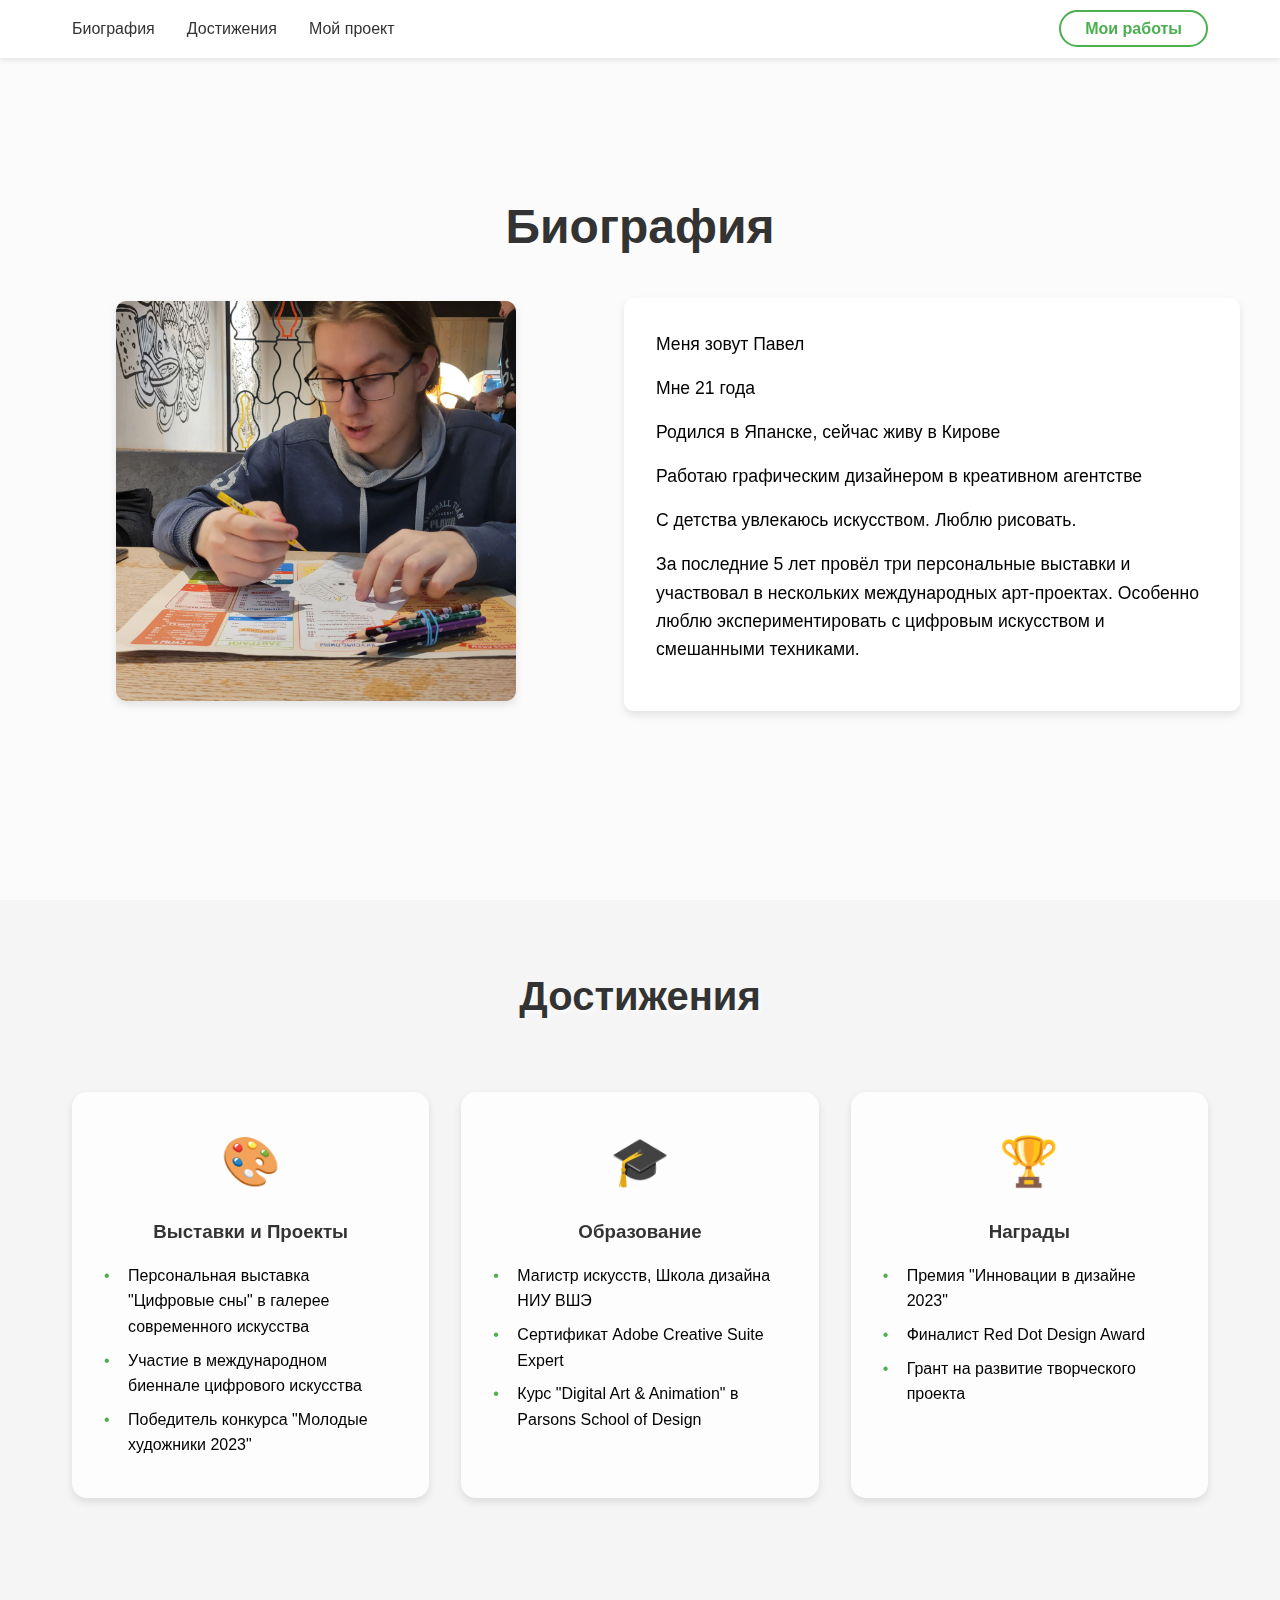
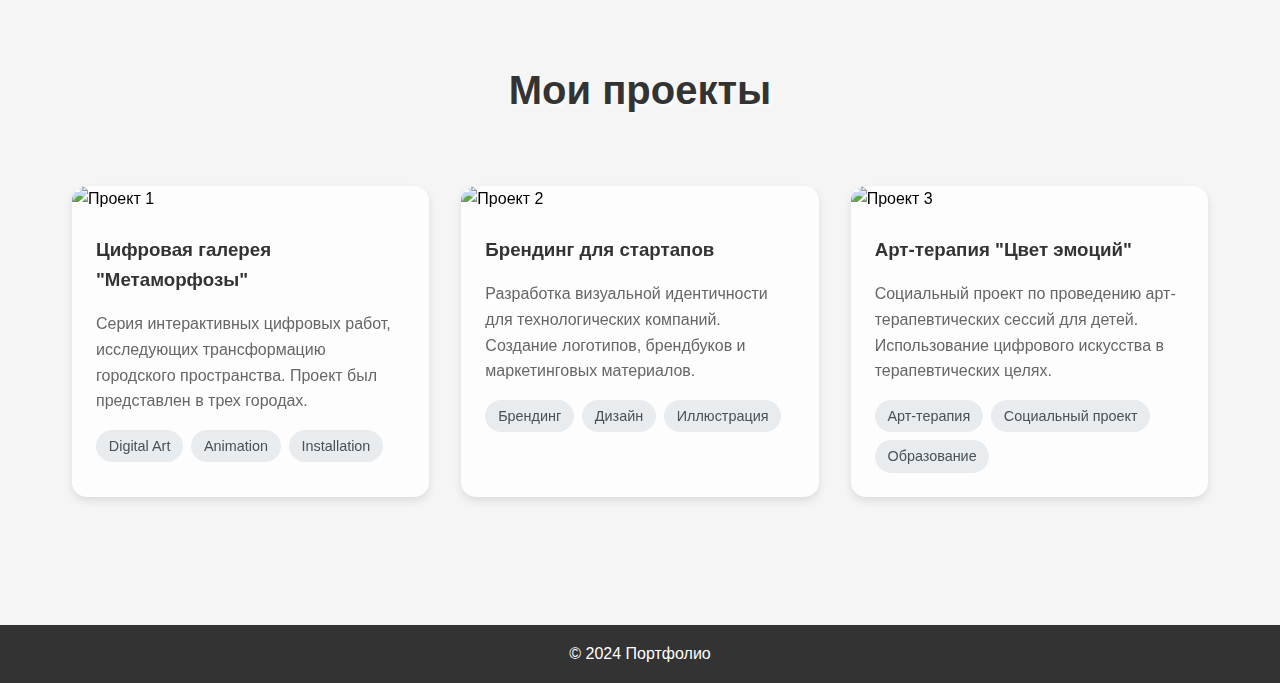
==== index.html @ 733bd9ca "люблю" ====
<!DOCTYPE html>
<html lang="ru">
<head>
    <meta charset="UTF-8">
    <meta name="viewport" content="width=device-width, initial-scale=1.0">
    <title>Портфолио</title>
    <link rel="stylesheet" href="styles.css">
</head>
<body>
    <header>
        <nav>
            <ul class="nav-left">
                <li><a href="#biography">Биография</a></li>
                <li><a href="#achievements">Достижения</a></li>
                <li><a href="#project">Мой проект</a></li>
            </ul>
            <ul class="nav-right">
                <li><a href="work.html" class="works-link">Мои работы</a></li>
            </ul>
        </nav>
    </header>

    <main>
        <section id="biography" class="hero">
            <h1>Биография</h1>
            <div class="bio-content">
                <div class="bio-image">
                    <img src="materials/photo_2025-02-02_17-01-01.jpg" alt="Фото профиля">
                </div>
                <div class="bio-text">
                    <ul>
                        <li>Меня зовут Павел</li>
                        <li>Мне 21 года</li>
                        <li>Родился в Япанске, сейчас живу в Кирове</li>
                        <li>Работаю графическим дизайнером в креативном агентстве</li>
                        <li>С детства увлекаюсь искусством. Люблю рисовать.</li>
                        <li> За последние 5 лет провёл три персональные выставки и участвовал в нескольких международных арт-проектах. Особенно люблю экспериментировать с цифровым искусством и смешанными техниками.</li>
                    </ul>
                </div>
            </div>
        </section>

        <section id="achievements" class="achievements-section">
            <h2>Достижения</h2>
            <div class="achievements-container">
                <div class="achievement-card">
                    <div class="achievement-icon">🎨</div>
                    <h3>Выставки и Проекты</h3>
                    <ul>
                        <li>Персональная выставка "Цифровые сны" в галерее современного искусства</li>
                        <li>Участие в международном биеннале цифрового искусства</li>
                        <li>Победитель конкурса "Молодые художники 2023"</li>
                    </ul>
                </div>
                
                <div class="achievement-card">
                    <div class="achievement-icon">🎓</div>
                    <h3>Образование</h3>
                    <ul>
                        <li>Магистр искусств, Школа дизайна НИУ ВШЭ</li>
                        <li>Сертификат Adobe Creative Suite Expert</li>
                        <li>Курс "Digital Art & Animation" в Parsons School of Design</li>
                    </ul>
                </div>

                <div class="achievement-card">
                    <div class="achievement-icon">🏆</div>
                    <h3>Награды</h3>
                    <ul>
                        <li>Премия "Инновации в дизайне 2023"</li>
                        <li>Финалист Red Dot Design Award</li>
                        <li>Грант на развитие творческого проекта</li>
                    </ul>
                </div>
            </div>
        </section>

        <section id="project" class="project-section">
            <h2>Мои проекты</h2>
            <div class="projects-container">
                <div class="project-card">
                    <img src="project1.jpg" alt="Проект 1">
                    <div class="project-info">
                        <h3>Цифровая галерея "Метаморфозы"</h3>
                        <p>Серия интерактивных цифровых работ, исследующих трансформацию городского пространства. Проект был представлен в трех городах.</p>
                        <div class="project-tags">
                            <span>Digital Art</span>
                            <span>Animation</span>
                            <span>Installation</span>
                        </div>
                    </div>
                </div>

                <div class="project-card">
                    <img src="project2.jpg" alt="Проект 2">
                    <div class="project-info">
                        <h3>Брендинг для стартапов</h3>
                        <p>Разработка визуальной идентичности для технологических компаний. Создание логотипов, брендбуков и маркетинговых материалов.</p>
                        <div class="project-tags">
                            <span>Брендинг</span>
                            <span>Дизайн</span>
                            <span>Иллюстрация</span>
                        </div>
                    </div>
                </div>

                <div class="project-card">
                    <img src="project3.jpg" alt="Проект 3">
                    <div class="project-info">
                        <h3>Арт-терапия "Цвет эмоций"</h3>
                        <p>Социальный проект по проведению арт-терапевтических сессий для детей. Использование цифрового искусства в терапевтических целях.</p>
                        <div class="project-tags">
                            <span>Арт-терапия</span>
                            <span>Социальный проект</span>
                            <span>Образование</span>
                        </div>
                    </div>
                </div>
            </div>
        </section>
    </main>

    <footer>
        <p>&copy; 2024 Портфолио</p>
    </footer>
</body>
</html>
---- styles.css ----
* {
    margin: 0;
    padding: 0;
    box-sizing: border-box;
}

body {
    font-family: 'Arial', sans-serif;
    line-height: 1.6;
    background-color: #f5f5f5;
}

header {
    background-color: rgba(255, 255, 255, 0.9);
    padding: 1rem 0;
    position: fixed;
    width: 100%;
    top: 0;
    z-index: 1000;
    box-shadow: 0 2px 5px rgba(0,0,0,0.1);
}

nav {
    max-width: 1200px;
    margin: 0 auto;
    display: flex;
    justify-content: space-between;
    align-items: center;
    padding: 0 2rem;
}

.nav-left, .nav-right {
    display: flex;
    list-style: none;
    gap: 2rem;
    margin: 0;
    padding: 0;
}

.works-link {
    color: #4CAF50;
    font-weight: 600;
    padding: 0.5rem 1.5rem;
    border: 2px solid #4CAF50;
    border-radius: 25px;
    transition: all 0.3s ease;
}

.works-link:hover {
    background-color: #4CAF50;
    color: white;
}

nav a {
    text-decoration: none;
    color: #333;
    font-weight: 500;
    transition: color 0.3s;
}

nav a:hover {
    color: #4CAF50;
}

.hero {
    background: linear-gradient(rgba(255,255,255,0.6), rgba(255,255,255,0.6)), 
                url('https://images.unsplash.com/photo-1507525428034-b723cf961d3e?ixlib=rb-4.0.3&ixid=M3wxMjA3fDB8MHxwaG90by1wYWdlfHx8fGVufDB8fHx8fA%3D%3D&auto=format&fit=crop&w=2073&q=80');
    background-size: cover;
    background-position: center;
    background-attachment: fixed;
    min-height: 100vh;
    display: flex;
    flex-direction: column;
    justify-content: center;
    padding: 2rem;
}

h1 {
    text-align: center;
    font-size: 3rem;
    margin-bottom: 2rem;
    color: #333;
    text-shadow: 2px 2px 4px rgba(255,255,255,0.8);
}

.bio-content {
    display: flex;
    max-width: 1200px;
    margin: 0 auto;
    gap: 2rem;
    align-items: center;
}

.bio-image {
    flex: 1;
    text-align: center;
}

.bio-image img {
    max-width: 400px;
    border-radius: 10px;
    box-shadow: 0 4px 8px rgba(0,0,0,0.1);
}

.bio-text {
    flex: 1;
    background: rgba(255, 255, 255, 0.85);
    padding: 2rem;
    border-radius: 10px;
    box-shadow: 0 4px 8px rgba(0,0,0,0.1);
    backdrop-filter: blur(5px);
}

.bio-text ul {
    list-style: none;
}

.bio-text li {
    margin-bottom: 1rem;
    font-size: 1.1rem;
}

section {
    padding: 4rem 2rem;
}

h2 {
    text-align: center;
    font-size: 2.5rem;
    margin-bottom: 2rem;
    color: #333;
    text-shadow: 2px 2px 4px rgba(255,255,255,0.8);
}

/* Стили для раздела достижений */
.achievements-section {
    background: linear-gradient(rgba(255,255,255,0.7), rgba(255,255,255,0.7)),
                url('https://images.unsplash.com/photo-1505118380757-91f5f5632de0?ixlib=rb-4.0.3&ixid=M3wxMjA3fDB8MHxwaG90by1wYWdlfHx8fGVufDB8fHx8fA%3D%3D&auto=format&fit=crop&w=2076&q=80');
    background-size: cover;
    background-position: center;
    background-attachment: fixed;
}

.achievements-container {
    display: grid;
    grid-template-columns: repeat(auto-fit, minmax(300px, 1fr));
    gap: 2rem;
    max-width: 1200px;
    margin: 0 auto;
    padding: 2rem;
}

.achievement-card {
    backdrop-filter: blur(10px);
    background: rgba(255, 255, 255, 0.75);
    padding: 2rem;
    border-radius: 15px;
    box-shadow: 0 4px 8px rgba(0,0,0,0.1);
    transition: transform 0.3s;
}

.achievement-card:hover {
    transform: translateY(-5px);
    background: rgba(255, 255, 255, 0.85);
}

.achievement-icon {
    font-size: 3rem;
    text-align: center;
    margin-bottom: 1rem;
}

.achievement-card h3 {
    text-align: center;
    color: #333;
    margin-bottom: 1rem;
}

.achievement-card ul {
    list-style: none;
}

.achievement-card li {
    margin-bottom: 0.5rem;
    padding-left: 1.5rem;
    position: relative;
}

.achievement-card li:before {
    content: "•";
    color: #4CAF50;
    position: absolute;
    left: 0;
}

/* Стили для раздела проектов */
.project-section {
    background: linear-gradient(rgba(255,255,255,0.7), rgba(255,255,255,0.7)),
                url('https://images.unsplash.com/photo-1566024287286-457247b70310?ixlib=rb-4.0.3&ixid=M3wxMjA3fDB8MHxwaG90by1wYWdlfHx8fGVufDB8fHx8fA%3D%3D&auto=format&fit=crop&w=2072&q=80');
    background-size: cover;
    background-position: center;
    background-attachment: fixed;
}

.projects-container {
    display: grid;
    grid-template-columns: repeat(auto-fit, minmax(300px, 1fr));
    gap: 2rem;
    max-width: 1200px;
    margin: 0 auto;
    padding: 2rem;
}

.project-card {
    backdrop-filter: blur(10px);
    background: rgba(255, 255, 255, 0.75);
    border-radius: 15px;
    overflow: hidden;
    box-shadow: 0 4px 8px rgba(0,0,0,0.1);
    transition: transform 0.3s;
}

.project-card:hover {
    transform: translateY(-5px);
    background: rgba(255, 255, 255, 0.85);
}

.project-card img {
    width: 100%;
    height: 200px;
    object-fit: cover;
}

.project-info {
    padding: 1.5rem;
}

.project-info h3 {
    color: #333;
    margin-bottom: 1rem;
}

.project-info p {
    color: #666;
    margin-bottom: 1rem;
}

.project-tags {
    display: flex;
    flex-wrap: wrap;
    gap: 0.5rem;
}

.project-tags span {
    background: #e9ecef;
    padding: 0.3rem 0.8rem;
    border-radius: 20px;
    font-size: 0.9rem;
    color: #495057;
}

footer {
    background-color: #333;
    color: white;
    text-align: center;
    padding: 1rem;
    margin-top: 2rem;
}

@media (max-width: 768px) {
    .bio-content {
        flex-direction: column;
    }

    .bio-image img {
        max-width: 100%;
    }

    nav {
        flex-direction: column;
        padding: 1rem;
    }

    .nav-left, .nav-right {
        flex-direction: column;
        align-items: center;
        width: 100%;
        gap: 1rem;
    }

    .nav-right {
        margin-top: 1rem;
    }

    .works-link {
        width: 100%;
        text-align: center;
    }

    .achievements-container,
    .projects-container {
        grid-template-columns: 1fr;
        padding: 1rem;
    }
}

/* Добавляем новые стили в конец файла */

.works-section {
    padding-top: 100px;
    background: linear-gradient(rgba(255,255,255,0.7), rgba(255,255,255,0.7)),
                url('https://images.unsplash.com/photo-1513542789411-b6a5d4f31634?ixlib=rb-4.0.3&ixid=M3wxMjA3fDB8MHxwaG90by1wYWdlfHx8fGVufDB8fHx8fA%3D%3D&auto=format&fit=crop&w=2074&q=80');
    background-size: cover;
    background-position: center;
    background-attachment: fixed;
    min-height: 100vh;
}

.works-grid {
    display: grid;
    grid-template-columns: repeat(auto-fit, minmax(300px, 1fr));
    gap: 2rem;
    max-width: 1200px;
    margin: 2rem auto;
    padding: 2rem;
}

.work-item {
    position: relative;
    border-radius: 15px;
    overflow: hidden;
    aspect-ratio: 1;
    box-shadow: 0 4px 8px rgba(0,0,0,0.1);
    transition: transform 0.3s;
}

.work-item:hover {
    transform: translateY(-5px);
}

.work-item img {
    width: 100%;
    height: 100%;
    object-fit: cover;
    transition: transform 0.3s;
}

.work-item:hover img {
    transform: scale(1.05);
}

.work-overlay {
    position: absolute;
    bottom: 0;
    left: 0;
    right: 0;
    background: rgba(255, 255, 255, 0.9);
    padding: 1.5rem;
    transform: translateY(100%);
    transition: transform 0.3s;
}

.work-item:hover .work-overlay {
    transform: translateY(0);
}

.work-overlay h3 {
    color: #333;
    margin-bottom: 0.5rem;
}

.work-overlay p {
    color: #666;
    font-size: 0.9rem;
}

@media (max-width: 768px) {
    .works-grid {
        grid-template-columns: 1fr;
        padding: 1rem;
    }
}
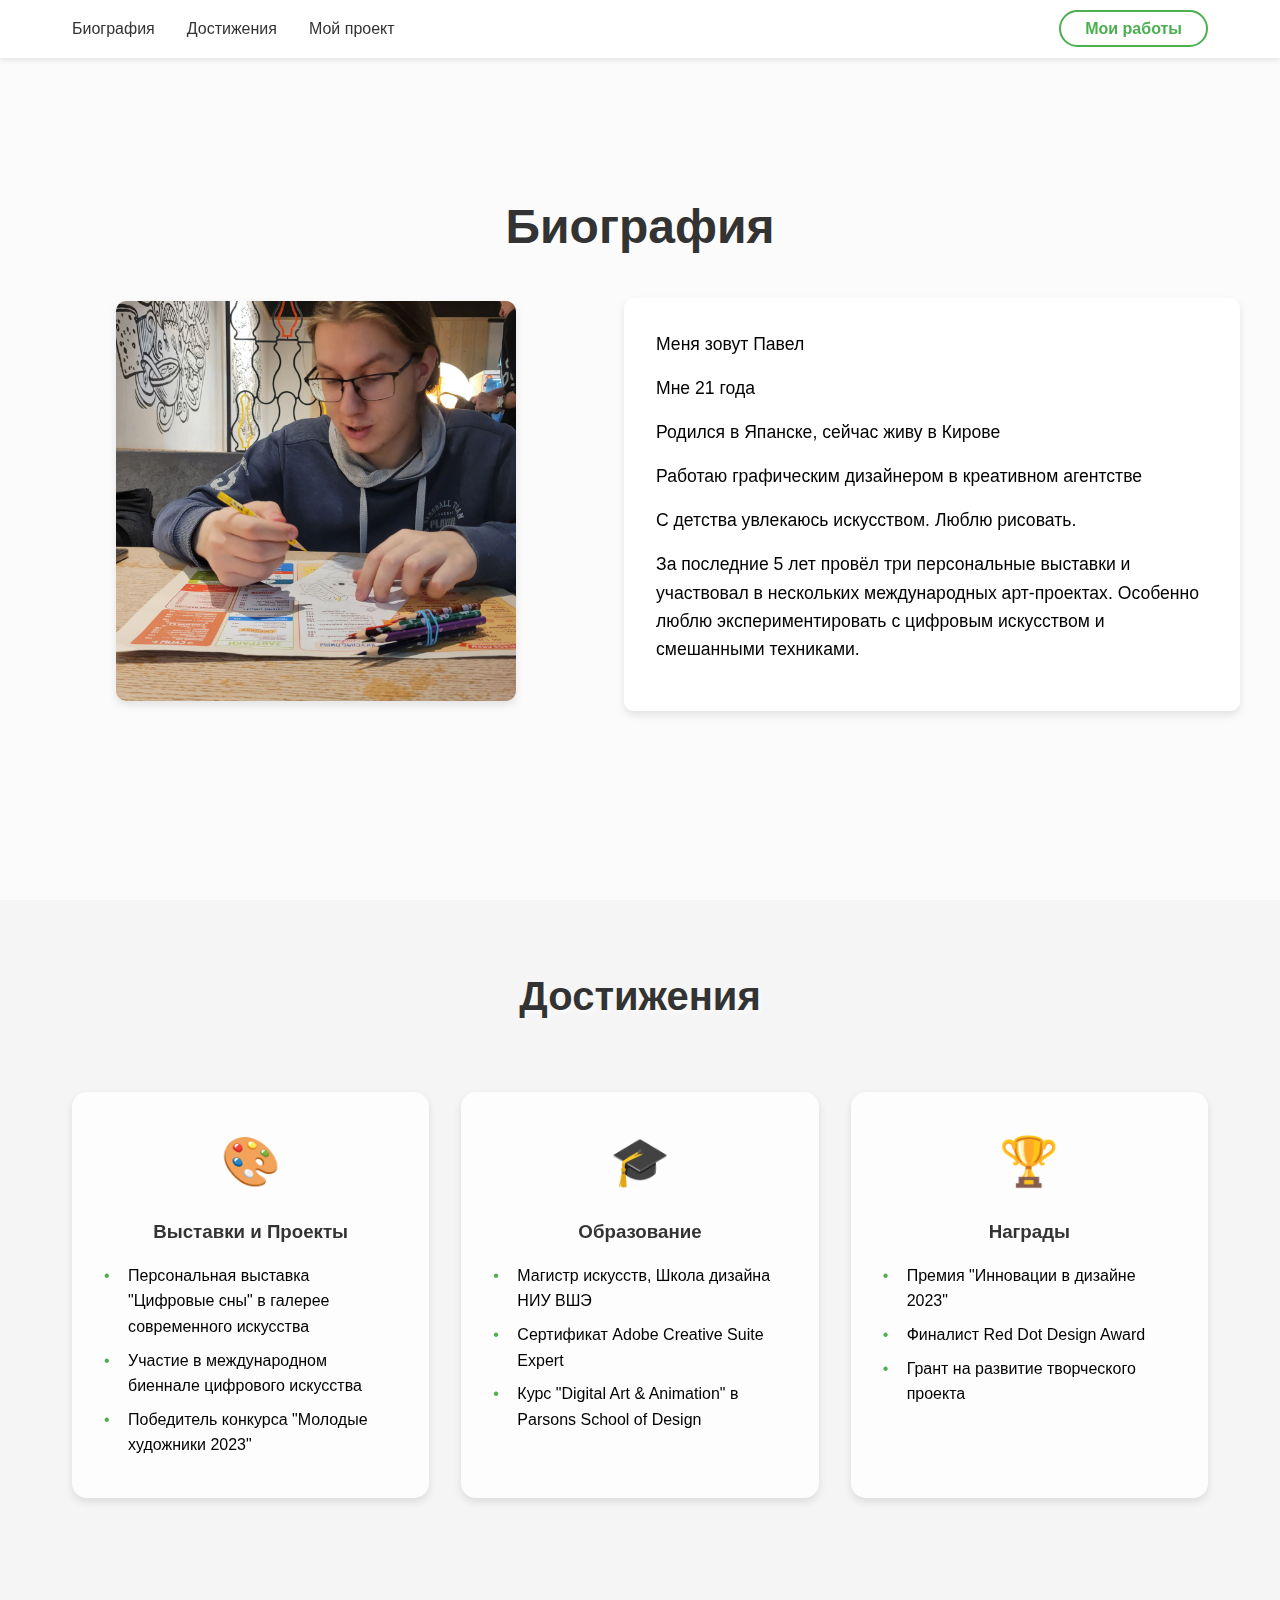
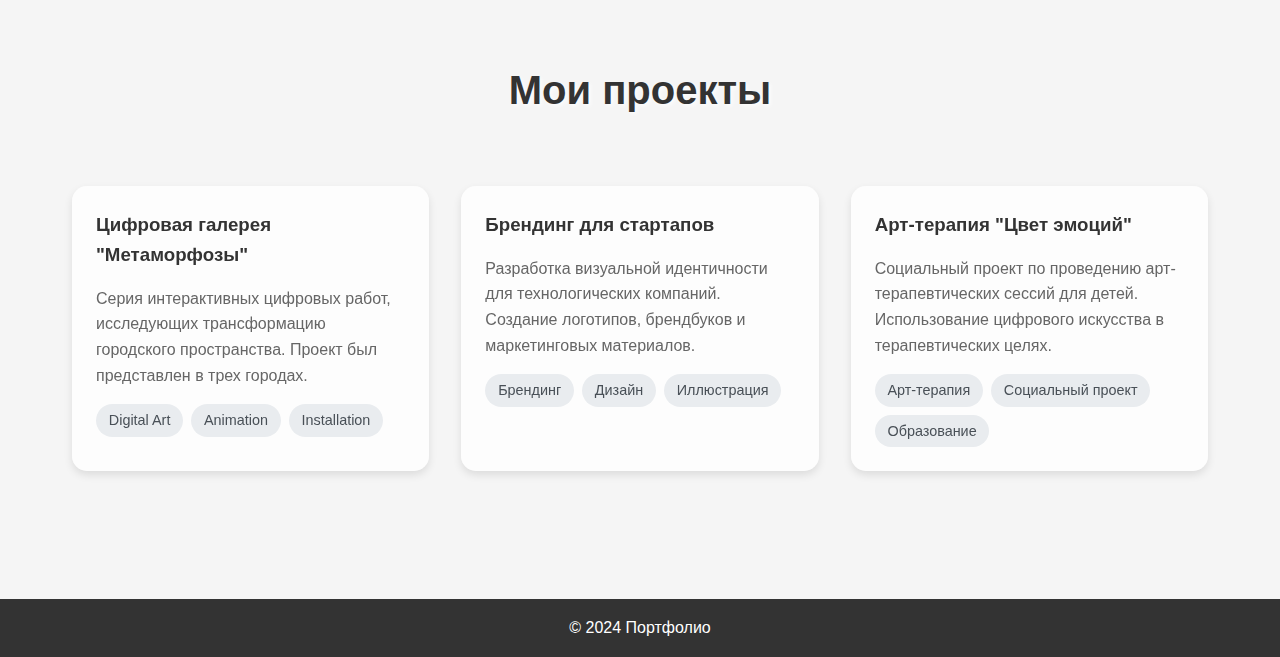
==== commit 730168ce: "проекты" ====
--- a/index.html
+++ b/index.html
@@ -79,7 +79,6 @@
             <h2>Мои проекты</h2>
             <div class="projects-container">
                 <div class="project-card">
-                    <img src="project1.jpg" alt="Проект 1">
                     <div class="project-info">
                         <h3>Цифровая галерея "Метаморфозы"</h3>
                         <p>Серия интерактивных цифровых работ, исследующих трансформацию городского пространства. Проект был представлен в трех городах.</p>
@@ -92,7 +91,6 @@
                 </div>
 
                 <div class="project-card">
-                    <img src="project2.jpg" alt="Проект 2">
                     <div class="project-info">
                         <h3>Брендинг для стартапов</h3>
                         <p>Разработка визуальной идентичности для технологических компаний. Создание логотипов, брендбуков и маркетинговых материалов.</p>
@@ -105,7 +103,6 @@
                 </div>
 
                 <div class="project-card">
-                    <img src="project3.jpg" alt="Проект 3">
                     <div class="project-info">
                         <h3>Арт-терапия "Цвет эмоций"</h3>
                         <p>Социальный проект по проведению арт-терапевтических сессий для детей. Использование цифрового искусства в терапевтических целях.</p>
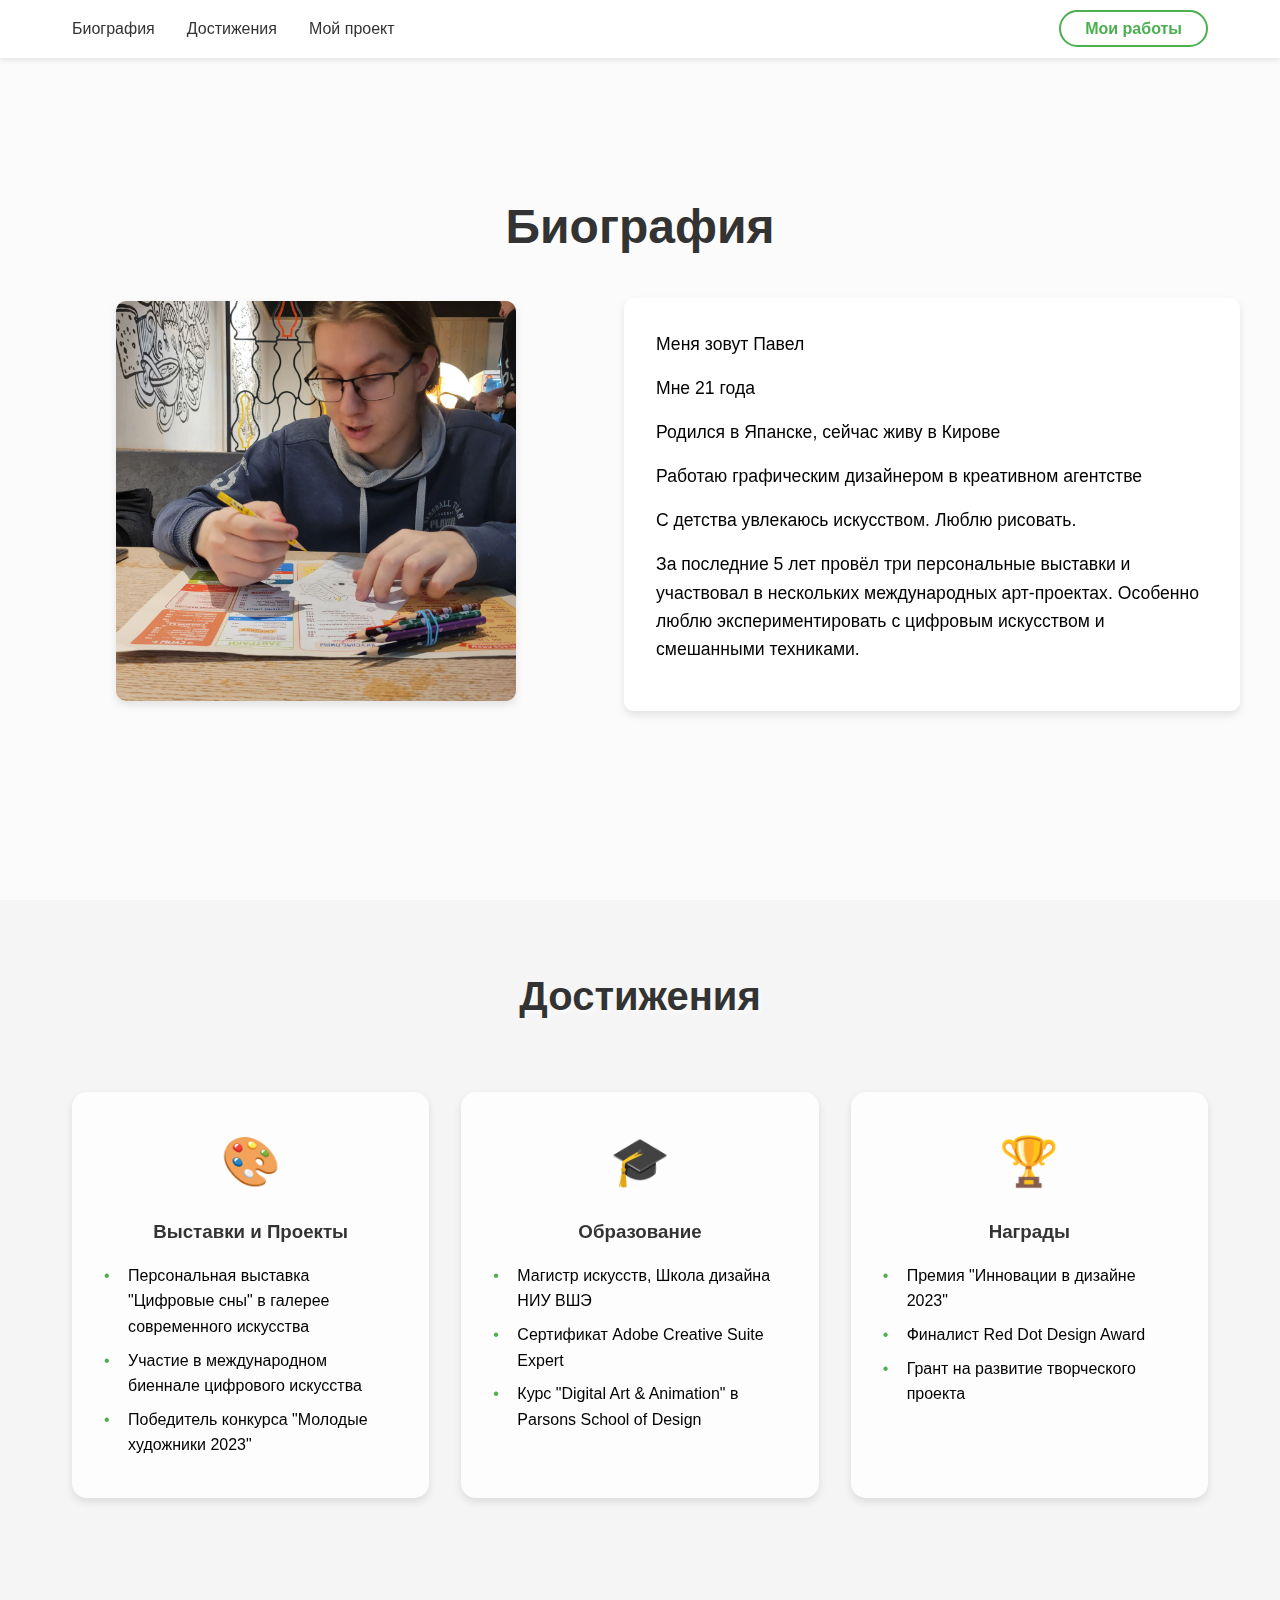
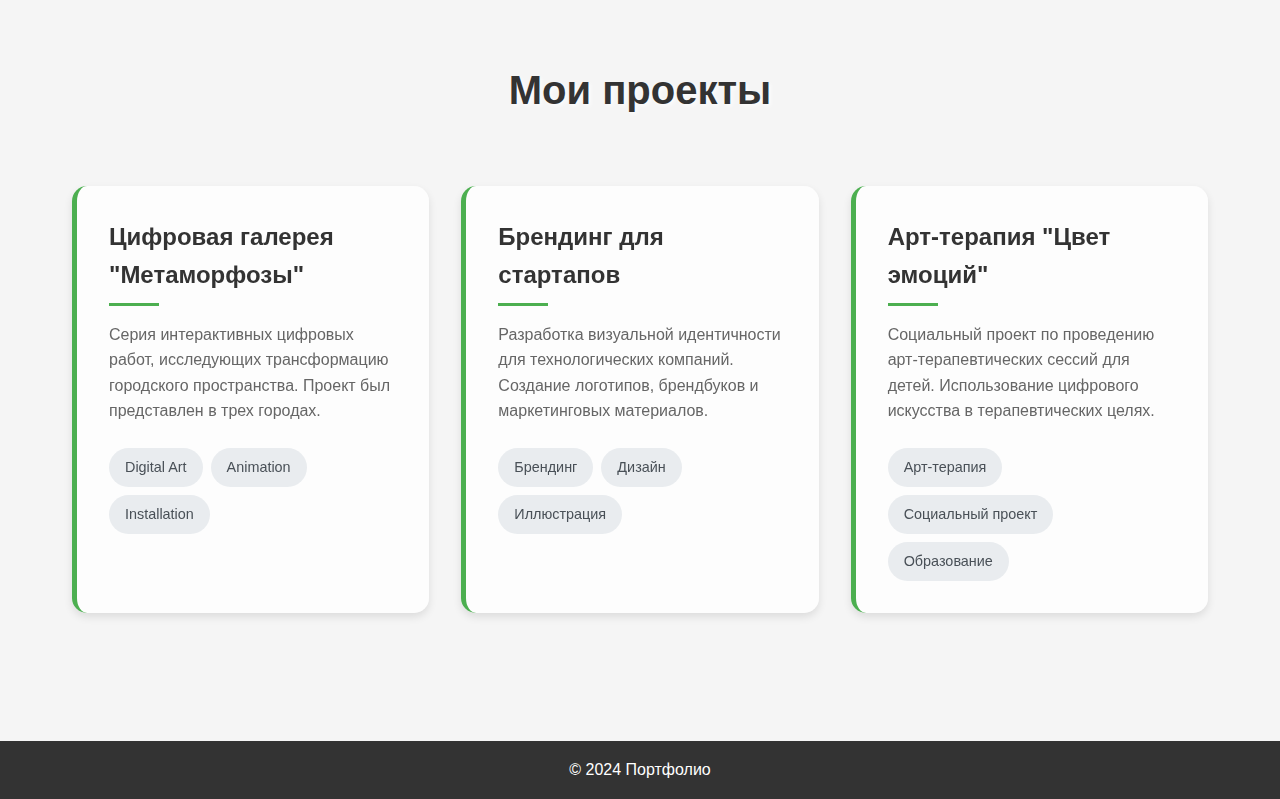
==== commit 8152dd0b: "фф" ====
--- a/index.html
+++ b/index.html
@@ -1,124 +1,144 @@
 <!DOCTYPE html>
 <html lang="ru">
-<head>
-    <meta charset="UTF-8">
-    <meta name="viewport" content="width=device-width, initial-scale=1.0">
+  <head>
+    <meta charset="UTF-8" />
+    <meta name="viewport" content="width=device-width, initial-scale=1.0" />
     <title>Портфолио</title>
-    <link rel="stylesheet" href="styles.css">
-</head>
-<body>
+    <link rel="stylesheet" href="styles.css" />
+  </head>
+  <body>
     <header>
-        <nav>
-            <ul class="nav-left">
-                <li><a href="#biography">Биография</a></li>
-                <li><a href="#achievements">Достижения</a></li>
-                <li><a href="#project">Мой проект</a></li>
-            </ul>
-            <ul class="nav-right">
-                <li><a href="work.html" class="works-link">Мои работы</a></li>
-            </ul>
-        </nav>
+      <nav>
+        <ul class="nav-left">
+          <li><a href="#biography">Биография</a></li>
+          <li><a href="#achievements">Достижения</a></li>
+          <li><a href="#project">Мой проект</a></li>
+        </ul>
+        <ul class="nav-right">
+          <li><a href="work.html" class="works-link">Мои работы</a></li>
+        </ul>
+      </nav>
     </header>
 
     <main>
-        <section id="biography" class="hero">
-            <h1>Биография</h1>
-            <div class="bio-content">
-                <div class="bio-image">
-                    <img src="materials/photo_2025-02-02_17-01-01.jpg" alt="Фото профиля">
-                </div>
-                <div class="bio-text">
-                    <ul>
-                        <li>Меня зовут Павел</li>
-                        <li>Мне 21 года</li>
-                        <li>Родился в Япанске, сейчас живу в Кирове</li>
-                        <li>Работаю графическим дизайнером в креативном агентстве</li>
-                        <li>С детства увлекаюсь искусством. Люблю рисовать.</li>
-                        <li> За последние 5 лет провёл три персональные выставки и участвовал в нескольких международных арт-проектах. Особенно люблю экспериментировать с цифровым искусством и смешанными техниками.</li>
-                    </ul>
-                </div>
+      <section id="biography" class="hero">
+        <h1>Биография</h1>
+        <div class="bio-content">
+          <div class="bio-image">
+            <img
+              src="materials/photo_2025-02-02_17-01-01.jpg"
+              alt="Фото профиля"
+            />
+          </div>
+          <div class="bio-text">
+            <ul>
+              <li>Меня зовут Павел</li>
+              <li>Мне 21 года</li>
+              <li>Родился в Япанске, сейчас живу в Кирове</li>
+              <li>Работаю графическим дизайнером в креативном агентстве</li>
+              <li>С детства увлекаюсь искусством. Люблю рисовать.</li>
+              <li>
+                За последние 5 лет провёл три персональные выставки и участвовал
+                в нескольких международных арт-проектах. Особенно люблю
+                экспериментировать с цифровым искусством и смешанными техниками.
+              </li>
+            </ul>
+          </div>
+        </div>
+      </section>
+
+      <section id="achievements" class="achievements-section">
+        <h2>Достижения</h2>
+        <div class="achievements-container">
+          <div class="achievement-card">
+            <div class="achievement-icon">🎨</div>
+            <h3>Выставки и Проекты</h3>
+            <ul>
+              <li>
+                Персональная выставка "Цифровые сны" в галерее современного
+                искусства
+              </li>
+              <li>Участие в международном биеннале цифрового искусства</li>
+              <li>Победитель конкурса "Молодые художники 2023"</li>
+            </ul>
+          </div>
+
+          <div class="achievement-card">
+            <div class="achievement-icon">🎓</div>
+            <h3>Образование</h3>
+            <ul>
+              <li>Магистр искусств, Школа дизайна НИУ ВШЭ</li>
+              <li>Сертификат Adobe Creative Suite Expert</li>
+              <li>Курс "Digital Art & Animation" в Parsons School of Design</li>
+            </ul>
+          </div>
+
+          <div class="achievement-card">
+            <div class="achievement-icon">🏆</div>
+            <h3>Награды</h3>
+            <ul>
+              <li>Премия "Инновации в дизайне 2023"</li>
+              <li>Финалист Red Dot Design Award</li>
+              <li>Грант на развитие творческого проекта</li>
+            </ul>
+          </div>
+        </div>
+      </section>
+
+      <section id="project" class="project-section">
+        <h2>Мои проекты</h2>
+        <div class="projects-container">
+          <div class="project-card">
+            <div class="project-info">
+              <h3>Цифровая галерея "Метаморфозы"</h3>
+              <p>
+                Серия интерактивных цифровых работ, исследующих трансформацию
+                городского пространства. Проект был представлен в трех городах.
+              </p>
+              <div class="project-tags">
+                <span>Digital Art</span>
+                <span>Animation</span>
+                <span>Installation</span>
+              </div>
             </div>
-        </section>
+          </div>
 
-        <section id="achievements" class="achievements-section">
-            <h2>Достижения</h2>
-            <div class="achievements-container">
-                <div class="achievement-card">
-                    <div class="achievement-icon">🎨</div>
-                    <h3>Выставки и Проекты</h3>
-                    <ul>
-                        <li>Персональная выставка "Цифровые сны" в галерее современного искусства</li>
-                        <li>Участие в международном биеннале цифрового искусства</li>
-                        <li>Победитель конкурса "Молодые художники 2023"</li>
-                    </ul>
-                </div>
-                
-                <div class="achievement-card">
-                    <div class="achievement-icon">🎓</div>
-                    <h3>Образование</h3>
-                    <ul>
-                        <li>Магистр искусств, Школа дизайна НИУ ВШЭ</li>
-                        <li>Сертификат Adobe Creative Suite Expert</li>
-                        <li>Курс "Digital Art & Animation" в Parsons School of Design</li>
-                    </ul>
-                </div>
+          <div class="project-card">
+            <div class="project-info">
+              <h3>Брендинг для стартапов</h3>
+              <p>
+                Разработка визуальной идентичности для технологических компаний.
+                Создание логотипов, брендбуков и маркетинговых материалов.
+              </p>
+              <div class="project-tags">
+                <span>Брендинг</span>
+                <span>Дизайн</span>
+                <span>Иллюстрация</span>
+              </div>
+            </div>
+          </div>
 
-                <div class="achievement-card">
-                    <div class="achievement-icon">🏆</div>
-                    <h3>Награды</h3>
-                    <ul>
-                        <li>Премия "Инновации в дизайне 2023"</li>
-                        <li>Финалист Red Dot Design Award</li>
-                        <li>Грант на развитие творческого проекта</li>
-                    </ul>
-                </div>
+          <div class="project-card">
+            <div class="project-info">
+              <h3>Арт-терапия "Цвет эмоций"</h3>
+              <p>
+                Социальный проект по проведению арт-терапевтических сессий для
+                детей. Использование цифрового искусства в терапевтических
+                целях.
+              </p>
+              <div class="project-tags">
+                <span>Арт-терапия</span>
+                <span>Социальный проект</span>
+                <span>Образование</span>
+              </div>
             </div>
-        </section>
-
-        <section id="project" class="project-section">
-            <h2>Мои проекты</h2>
-            <div class="projects-container">
-                <div class="project-card">
-                    <div class="project-info">
-                        <h3>Цифровая галерея "Метаморфозы"</h3>
-                        <p>Серия интерактивных цифровых работ, исследующих трансформацию городского пространства. Проект был представлен в трех городах.</p>
-                        <div class="project-tags">
-                            <span>Digital Art</span>
-                            <span>Animation</span>
-                            <span>Installation</span>
-                        </div>
-                    </div>
-                </div>
-
-                <div class="project-card">
-                    <div class="project-info">
-                        <h3>Брендинг для стартапов</h3>
-                        <p>Разработка визуальной идентичности для технологических компаний. Создание логотипов, брендбуков и маркетинговых материалов.</p>
-                        <div class="project-tags">
-                            <span>Брендинг</span>
-                            <span>Дизайн</span>
-                            <span>Иллюстрация</span>
-                        </div>
-                    </div>
-                </div>
-
-                <div class="project-card">
-                    <div class="project-info">
-                        <h3>Арт-терапия "Цвет эмоций"</h3>
-                        <p>Социальный проект по проведению арт-терапевтических сессий для детей. Использование цифрового искусства в терапевтических целях.</p>
-                        <div class="project-tags">
-                            <span>Арт-терапия</span>
-                            <span>Социальный проект</span>
-                            <span>Образование</span>
-                        </div>
-                    </div>
-                </div>
-            </div>
-        </section>
+          </div>
+        </div>
+      </section>
     </main>
 
     <footer>
-        <p>&copy; 2024 Портфолио</p>
+      <p>&copy; 2024 Портфолио</p>
     </footer>
-</body>
-</html> +  </body>
+</html>
--- a/styles.css
+++ b/styles.css
@@ -1,382 +1,410 @@
 * {
-    margin: 0;
-    padding: 0;
-    box-sizing: border-box;
+  margin: 0;
+  padding: 0;
+  box-sizing: border-box;
 }
 
 body {
-    font-family: 'Arial', sans-serif;
-    line-height: 1.6;
-    background-color: #f5f5f5;
+  font-family: "Arial", sans-serif;
+  line-height: 1.6;
+  background-color: #f5f5f5;
 }
 
 header {
-    background-color: rgba(255, 255, 255, 0.9);
-    padding: 1rem 0;
-    position: fixed;
-    width: 100%;
-    top: 0;
-    z-index: 1000;
-    box-shadow: 0 2px 5px rgba(0,0,0,0.1);
+  background-color: rgba(255, 255, 255, 0.9);
+  padding: 1rem 0;
+  position: fixed;
+  width: 100%;
+  top: 0;
+  z-index: 1000;
+  box-shadow: 0 2px 5px rgba(0, 0, 0, 0.1);
 }
 
 nav {
-    max-width: 1200px;
-    margin: 0 auto;
-    display: flex;
-    justify-content: space-between;
-    align-items: center;
-    padding: 0 2rem;
-}
-
-.nav-left, .nav-right {
-    display: flex;
-    list-style: none;
-    gap: 2rem;
-    margin: 0;
-    padding: 0;
+  max-width: 1200px;
+  margin: 0 auto;
+  display: flex;
+  justify-content: space-between;
+  align-items: center;
+  padding: 0 2rem;
+}
+
+.nav-left,
+.nav-right {
+  display: flex;
+  list-style: none;
+  gap: 2rem;
+  margin: 0;
+  padding: 0;
 }
 
 .works-link {
-    color: #4CAF50;
-    font-weight: 600;
-    padding: 0.5rem 1.5rem;
-    border: 2px solid #4CAF50;
-    border-radius: 25px;
-    transition: all 0.3s ease;
+  color: #4caf50;
+  font-weight: 600;
+  padding: 0.5rem 1.5rem;
+  border: 2px solid #4caf50;
+  border-radius: 25px;
+  transition: all 0.3s ease;
 }
 
 .works-link:hover {
-    background-color: #4CAF50;
-    color: white;
+  background-color: #4caf50;
+  color: white;
 }
 
 nav a {
-    text-decoration: none;
-    color: #333;
-    font-weight: 500;
-    transition: color 0.3s;
+  text-decoration: none;
+  color: #333;
+  font-weight: 500;
+  transition: color 0.3s;
 }
 
 nav a:hover {
-    color: #4CAF50;
+  color: #4caf50;
 }
 
 .hero {
-    background: linear-gradient(rgba(255,255,255,0.6), rgba(255,255,255,0.6)), 
-                url('https://images.unsplash.com/photo-1507525428034-b723cf961d3e?ixlib=rb-4.0.3&ixid=M3wxMjA3fDB8MHxwaG90by1wYWdlfHx8fGVufDB8fHx8fA%3D%3D&auto=format&fit=crop&w=2073&q=80');
-    background-size: cover;
-    background-position: center;
-    background-attachment: fixed;
-    min-height: 100vh;
-    display: flex;
-    flex-direction: column;
-    justify-content: center;
-    padding: 2rem;
+  background: linear-gradient(
+      rgba(255, 255, 255, 0.6),
+      rgba(255, 255, 255, 0.6)
+    ),
+    url("https://images.unsplash.com/photo-1507525428034-b723cf961d3e?ixlib=rb-4.0.3&ixid=M3wxMjA3fDB8MHxwaG90by1wYWdlfHx8fGVufDB8fHx8fA%3D%3D&auto=format&fit=crop&w=2073&q=80");
+  background-size: cover;
+  background-position: center;
+  background-attachment: fixed;
+  min-height: 100vh;
+  display: flex;
+  flex-direction: column;
+  justify-content: center;
+  padding: 2rem;
 }
 
 h1 {
-    text-align: center;
-    font-size: 3rem;
-    margin-bottom: 2rem;
-    color: #333;
-    text-shadow: 2px 2px 4px rgba(255,255,255,0.8);
+  text-align: center;
+  font-size: 3rem;
+  margin-bottom: 2rem;
+  color: #333;
+  text-shadow: 2px 2px 4px rgba(255, 255, 255, 0.8);
 }
 
 .bio-content {
-    display: flex;
-    max-width: 1200px;
-    margin: 0 auto;
-    gap: 2rem;
-    align-items: center;
+  display: flex;
+  max-width: 1200px;
+  margin: 0 auto;
+  gap: 2rem;
+  align-items: center;
 }
 
 .bio-image {
-    flex: 1;
-    text-align: center;
+  flex: 1;
+  text-align: center;
 }
 
 .bio-image img {
-    max-width: 400px;
-    border-radius: 10px;
-    box-shadow: 0 4px 8px rgba(0,0,0,0.1);
+  max-width: 400px;
+  border-radius: 10px;
+  box-shadow: 0 4px 8px rgba(0, 0, 0, 0.1);
 }
 
 .bio-text {
-    flex: 1;
-    background: rgba(255, 255, 255, 0.85);
-    padding: 2rem;
-    border-radius: 10px;
-    box-shadow: 0 4px 8px rgba(0,0,0,0.1);
-    backdrop-filter: blur(5px);
+  flex: 1;
+  background: rgba(255, 255, 255, 0.85);
+  padding: 2rem;
+  border-radius: 10px;
+  box-shadow: 0 4px 8px rgba(0, 0, 0, 0.1);
+  backdrop-filter: blur(5px);
 }
 
 .bio-text ul {
-    list-style: none;
+  list-style: none;
 }
 
 .bio-text li {
-    margin-bottom: 1rem;
-    font-size: 1.1rem;
+  margin-bottom: 1rem;
+  font-size: 1.1rem;
 }
 
 section {
-    padding: 4rem 2rem;
+  padding: 4rem 2rem;
 }
 
 h2 {
-    text-align: center;
-    font-size: 2.5rem;
-    margin-bottom: 2rem;
-    color: #333;
-    text-shadow: 2px 2px 4px rgba(255,255,255,0.8);
+  text-align: center;
+  font-size: 2.5rem;
+  margin-bottom: 2rem;
+  color: #333;
+  text-shadow: 2px 2px 4px rgba(255, 255, 255, 0.8);
 }
 
 /* Стили для раздела достижений */
 .achievements-section {
-    background: linear-gradient(rgba(255,255,255,0.7), rgba(255,255,255,0.7)),
-                url('https://images.unsplash.com/photo-1505118380757-91f5f5632de0?ixlib=rb-4.0.3&ixid=M3wxMjA3fDB8MHxwaG90by1wYWdlfHx8fGVufDB8fHx8fA%3D%3D&auto=format&fit=crop&w=2076&q=80');
-    background-size: cover;
-    background-position: center;
-    background-attachment: fixed;
+  background: linear-gradient(
+      rgba(255, 255, 255, 0.7),
+      rgba(255, 255, 255, 0.7)
+    ),
+    url("https://images.unsplash.com/photo-1505118380757-91f5f5632de0?ixlib=rb-4.0.3&ixid=M3wxMjA3fDB8MHxwaG90by1wYWdlfHx8fGVufDB8fHx8fA%3D%3D&auto=format&fit=crop&w=2076&q=80");
+  background-size: cover;
+  background-position: center;
+  background-attachment: fixed;
 }
 
 .achievements-container {
-    display: grid;
-    grid-template-columns: repeat(auto-fit, minmax(300px, 1fr));
-    gap: 2rem;
-    max-width: 1200px;
-    margin: 0 auto;
-    padding: 2rem;
+  display: grid;
+  grid-template-columns: repeat(auto-fit, minmax(300px, 1fr));
+  gap: 2rem;
+  max-width: 1200px;
+  margin: 0 auto;
+  padding: 2rem;
 }
 
 .achievement-card {
-    backdrop-filter: blur(10px);
-    background: rgba(255, 255, 255, 0.75);
-    padding: 2rem;
-    border-radius: 15px;
-    box-shadow: 0 4px 8px rgba(0,0,0,0.1);
-    transition: transform 0.3s;
+  backdrop-filter: blur(10px);
+  background: rgba(255, 255, 255, 0.75);
+  padding: 2rem;
+  border-radius: 15px;
+  box-shadow: 0 4px 8px rgba(0, 0, 0, 0.1);
+  transition: transform 0.3s;
 }
 
 .achievement-card:hover {
-    transform: translateY(-5px);
-    background: rgba(255, 255, 255, 0.85);
+  transform: translateY(-5px);
+  background: rgba(255, 255, 255, 0.85);
 }
 
 .achievement-icon {
-    font-size: 3rem;
+  font-size: 3rem;
+  text-align: center;
+  margin-bottom: 1rem;
+}
+
+.achievement-card h3 {
+  text-align: center;
+  color: #333;
+  margin-bottom: 1rem;
+}
+
+.achievement-card ul {
+  list-style: none;
+}
+
+.achievement-card li {
+  margin-bottom: 0.5rem;
+  padding-left: 1.5rem;
+  position: relative;
+}
+
+.achievement-card li:before {
+  content: "•";
+  color: #4caf50;
+  position: absolute;
+  left: 0;
+}
+
+/* Обновленные стили для раздела проектов */
+.project-section {
+  background: linear-gradient(
+      rgba(255, 255, 255, 0.7),
+      rgba(255, 255, 255, 0.7)
+    ),
+    url("https://images.unsplash.com/photo-1566024287286-457247b70310?ixlib=rb-4.0.3&ixid=M3wxMjA3fDB8MHxwaG90by1wYWdlfHx8fGVufDB8fHx8fA%3D%3D&auto=format&fit=crop&w=2072&q=80");
+  background-size: cover;
+  background-position: center;
+  background-attachment: fixed;
+}
+
+.projects-container {
+  display: grid;
+  grid-template-columns: repeat(auto-fit, minmax(300px, 1fr));
+  gap: 2rem;
+  max-width: 1200px;
+  margin: 0 auto;
+  padding: 2rem;
+}
+
+.project-card {
+  backdrop-filter: blur(10px);
+  background: rgba(255, 255, 255, 0.75);
+  border-radius: 15px;
+  box-shadow: 0 4px 8px rgba(0, 0, 0, 0.1);
+  transition: all 0.3s ease;
+  border-left: 5px solid #4caf50;
+  overflow: hidden;
+}
+
+.project-card:hover {
+  transform: translateY(-5px);
+  background: rgba(255, 255, 255, 0.85);
+  box-shadow: 0 8px 16px rgba(0, 0, 0, 0.15);
+}
+
+.project-info {
+  padding: 2rem;
+}
+
+.project-info h3 {
+  color: #333;
+  margin-bottom: 1rem;
+  font-size: 1.5rem;
+  position: relative;
+}
+
+.project-info h3::after {
+  content: "";
+  display: block;
+  width: 50px;
+  height: 3px;
+  background: #4caf50;
+  margin-top: 0.5rem;
+}
+
+.project-info p {
+  color: #666;
+  margin-bottom: 1.5rem;
+  line-height: 1.6;
+}
+
+.project-tags {
+  display: flex;
+  flex-wrap: wrap;
+  gap: 0.5rem;
+}
+
+.project-tags span {
+  background: #e9ecef;
+  padding: 0.5rem 1rem;
+  border-radius: 20px;
+  font-size: 0.9rem;
+  color: #495057;
+  transition: all 0.3s ease;
+}
+
+.project-tags span:hover {
+  background: #4caf50;
+  color: white;
+}
+
+footer {
+  background-color: #333;
+  color: white;
+  text-align: center;
+  padding: 1rem;
+  margin-top: 2rem;
+}
+
+@media (max-width: 768px) {
+  .bio-content {
+    flex-direction: column;
+  }
+
+  .bio-image img {
+    max-width: 100%;
+  }
+
+  nav {
+    flex-direction: column;
+    padding: 1rem;
+  }
+
+  .nav-left,
+  .nav-right {
+    flex-direction: column;
+    align-items: center;
+    width: 100%;
+    gap: 1rem;
+  }
+
+  .nav-right {
+    margin-top: 1rem;
+  }
+
+  .works-link {
+    width: 100%;
     text-align: center;
-    margin-bottom: 1rem;
-}
-
-.achievement-card h3 {
-    text-align: center;
-    color: #333;
-    margin-bottom: 1rem;
-}
-
-.achievement-card ul {
-    list-style: none;
-}
-
-.achievement-card li {
-    margin-bottom: 0.5rem;
-    padding-left: 1.5rem;
-    position: relative;
-}
-
-.achievement-card li:before {
-    content: "•";
-    color: #4CAF50;
-    position: absolute;
-    left: 0;
-}
-
-/* Стили для раздела проектов */
-.project-section {
-    background: linear-gradient(rgba(255,255,255,0.7), rgba(255,255,255,0.7)),
-                url('https://images.unsplash.com/photo-1566024287286-457247b70310?ixlib=rb-4.0.3&ixid=M3wxMjA3fDB8MHxwaG90by1wYWdlfHx8fGVufDB8fHx8fA%3D%3D&auto=format&fit=crop&w=2072&q=80');
-    background-size: cover;
-    background-position: center;
-    background-attachment: fixed;
-}
-
-.projects-container {
-    display: grid;
-    grid-template-columns: repeat(auto-fit, minmax(300px, 1fr));
-    gap: 2rem;
-    max-width: 1200px;
-    margin: 0 auto;
-    padding: 2rem;
-}
-
-.project-card {
-    backdrop-filter: blur(10px);
-    background: rgba(255, 255, 255, 0.75);
-    border-radius: 15px;
-    overflow: hidden;
-    box-shadow: 0 4px 8px rgba(0,0,0,0.1);
-    transition: transform 0.3s;
-}
-
-.project-card:hover {
-    transform: translateY(-5px);
-    background: rgba(255, 255, 255, 0.85);
-}
-
-.project-card img {
-    width: 100%;
-    height: 200px;
-    object-fit: cover;
-}
-
-.project-info {
-    padding: 1.5rem;
-}
-
-.project-info h3 {
-    color: #333;
-    margin-bottom: 1rem;
-}
-
-.project-info p {
-    color: #666;
-    margin-bottom: 1rem;
-}
-
-.project-tags {
-    display: flex;
-    flex-wrap: wrap;
-    gap: 0.5rem;
-}
-
-.project-tags span {
-    background: #e9ecef;
-    padding: 0.3rem 0.8rem;
-    border-radius: 20px;
-    font-size: 0.9rem;
-    color: #495057;
-}
-
-footer {
-    background-color: #333;
-    color: white;
-    text-align: center;
+  }
+
+  .achievements-container,
+  .projects-container {
+    grid-template-columns: 1fr;
     padding: 1rem;
-    margin-top: 2rem;
+  }
+}
+
+/* Добавляем новые стили в конец файла */
+
+.works-section {
+  padding-top: 100px;
+  background: linear-gradient(
+      rgba(255, 255, 255, 0.7),
+      rgba(255, 255, 255, 0.7)
+    ),
+    url("https://images.unsplash.com/photo-1513542789411-b6a5d4f31634?ixlib=rb-4.0.3&ixid=M3wxMjA3fDB8MHxwaG90by1wYWdlfHx8fGVufDB8fHx8fA%3D%3D&auto=format&fit=crop&w=2074&q=80");
+  background-size: cover;
+  background-position: center;
+  background-attachment: fixed;
+  min-height: 100vh;
+}
+
+.works-grid {
+  display: grid;
+  grid-template-columns: repeat(auto-fit, minmax(300px, 1fr));
+  gap: 2rem;
+  max-width: 1200px;
+  margin: 2rem auto;
+  padding: 2rem;
+}
+
+.work-item {
+  position: relative;
+  border-radius: 15px;
+  overflow: hidden;
+  aspect-ratio: 1;
+  box-shadow: 0 4px 8px rgba(0, 0, 0, 0.1);
+  transition: transform 0.3s;
+}
+
+.work-item:hover {
+  transform: translateY(-5px);
+}
+
+.work-item img {
+  width: 100%;
+  height: 100%;
+  object-fit: cover;
+  transition: transform 0.3s;
+}
+
+.work-item:hover img {
+  transform: scale(1.05);
+}
+
+.work-overlay {
+  position: absolute;
+  bottom: 0;
+  left: 0;
+  right: 0;
+  background: rgba(255, 255, 255, 0.9);
+  padding: 1.5rem;
+  transform: translateY(100%);
+  transition: transform 0.3s;
+}
+
+.work-item:hover .work-overlay {
+  transform: translateY(0);
+}
+
+.work-overlay h3 {
+  color: #333;
+  margin-bottom: 0.5rem;
+}
+
+.work-overlay p {
+  color: #666;
+  font-size: 0.9rem;
 }
 
 @media (max-width: 768px) {
-    .bio-content {
-        flex-direction: column;
-    }
-
-    .bio-image img {
-        max-width: 100%;
-    }
-
-    nav {
-        flex-direction: column;
-        padding: 1rem;
-    }
-
-    .nav-left, .nav-right {
-        flex-direction: column;
-        align-items: center;
-        width: 100%;
-        gap: 1rem;
-    }
-
-    .nav-right {
-        margin-top: 1rem;
-    }
-
-    .works-link {
-        width: 100%;
-        text-align: center;
-    }
-
-    .achievements-container,
-    .projects-container {
-        grid-template-columns: 1fr;
-        padding: 1rem;
-    }
-}
-
-/* Добавляем новые стили в конец файла */
-
-.works-section {
-    padding-top: 100px;
-    background: linear-gradient(rgba(255,255,255,0.7), rgba(255,255,255,0.7)),
-                url('https://images.unsplash.com/photo-1513542789411-b6a5d4f31634?ixlib=rb-4.0.3&ixid=M3wxMjA3fDB8MHxwaG90by1wYWdlfHx8fGVufDB8fHx8fA%3D%3D&auto=format&fit=crop&w=2074&q=80');
-    background-size: cover;
-    background-position: center;
-    background-attachment: fixed;
-    min-height: 100vh;
-}
-
-.works-grid {
-    display: grid;
-    grid-template-columns: repeat(auto-fit, minmax(300px, 1fr));
-    gap: 2rem;
-    max-width: 1200px;
-    margin: 2rem auto;
-    padding: 2rem;
-}
-
-.work-item {
-    position: relative;
-    border-radius: 15px;
-    overflow: hidden;
-    aspect-ratio: 1;
-    box-shadow: 0 4px 8px rgba(0,0,0,0.1);
-    transition: transform 0.3s;
-}
-
-.work-item:hover {
-    transform: translateY(-5px);
-}
-
-.work-item img {
-    width: 100%;
-    height: 100%;
-    object-fit: cover;
-    transition: transform 0.3s;
-}
-
-.work-item:hover img {
-    transform: scale(1.05);
-}
-
-.work-overlay {
-    position: absolute;
-    bottom: 0;
-    left: 0;
-    right: 0;
-    background: rgba(255, 255, 255, 0.9);
-    padding: 1.5rem;
-    transform: translateY(100%);
-    transition: transform 0.3s;
-}
-
-.work-item:hover .work-overlay {
-    transform: translateY(0);
-}
-
-.work-overlay h3 {
-    color: #333;
-    margin-bottom: 0.5rem;
-}
-
-.work-overlay p {
-    color: #666;
-    font-size: 0.9rem;
-}
-
-@media (max-width: 768px) {
-    .works-grid {
-        grid-template-columns: 1fr;
-        padding: 1rem;
-    }
-} +  .works-grid {
+    grid-template-columns: 1fr;
+    padding: 1rem;
+  }
+}
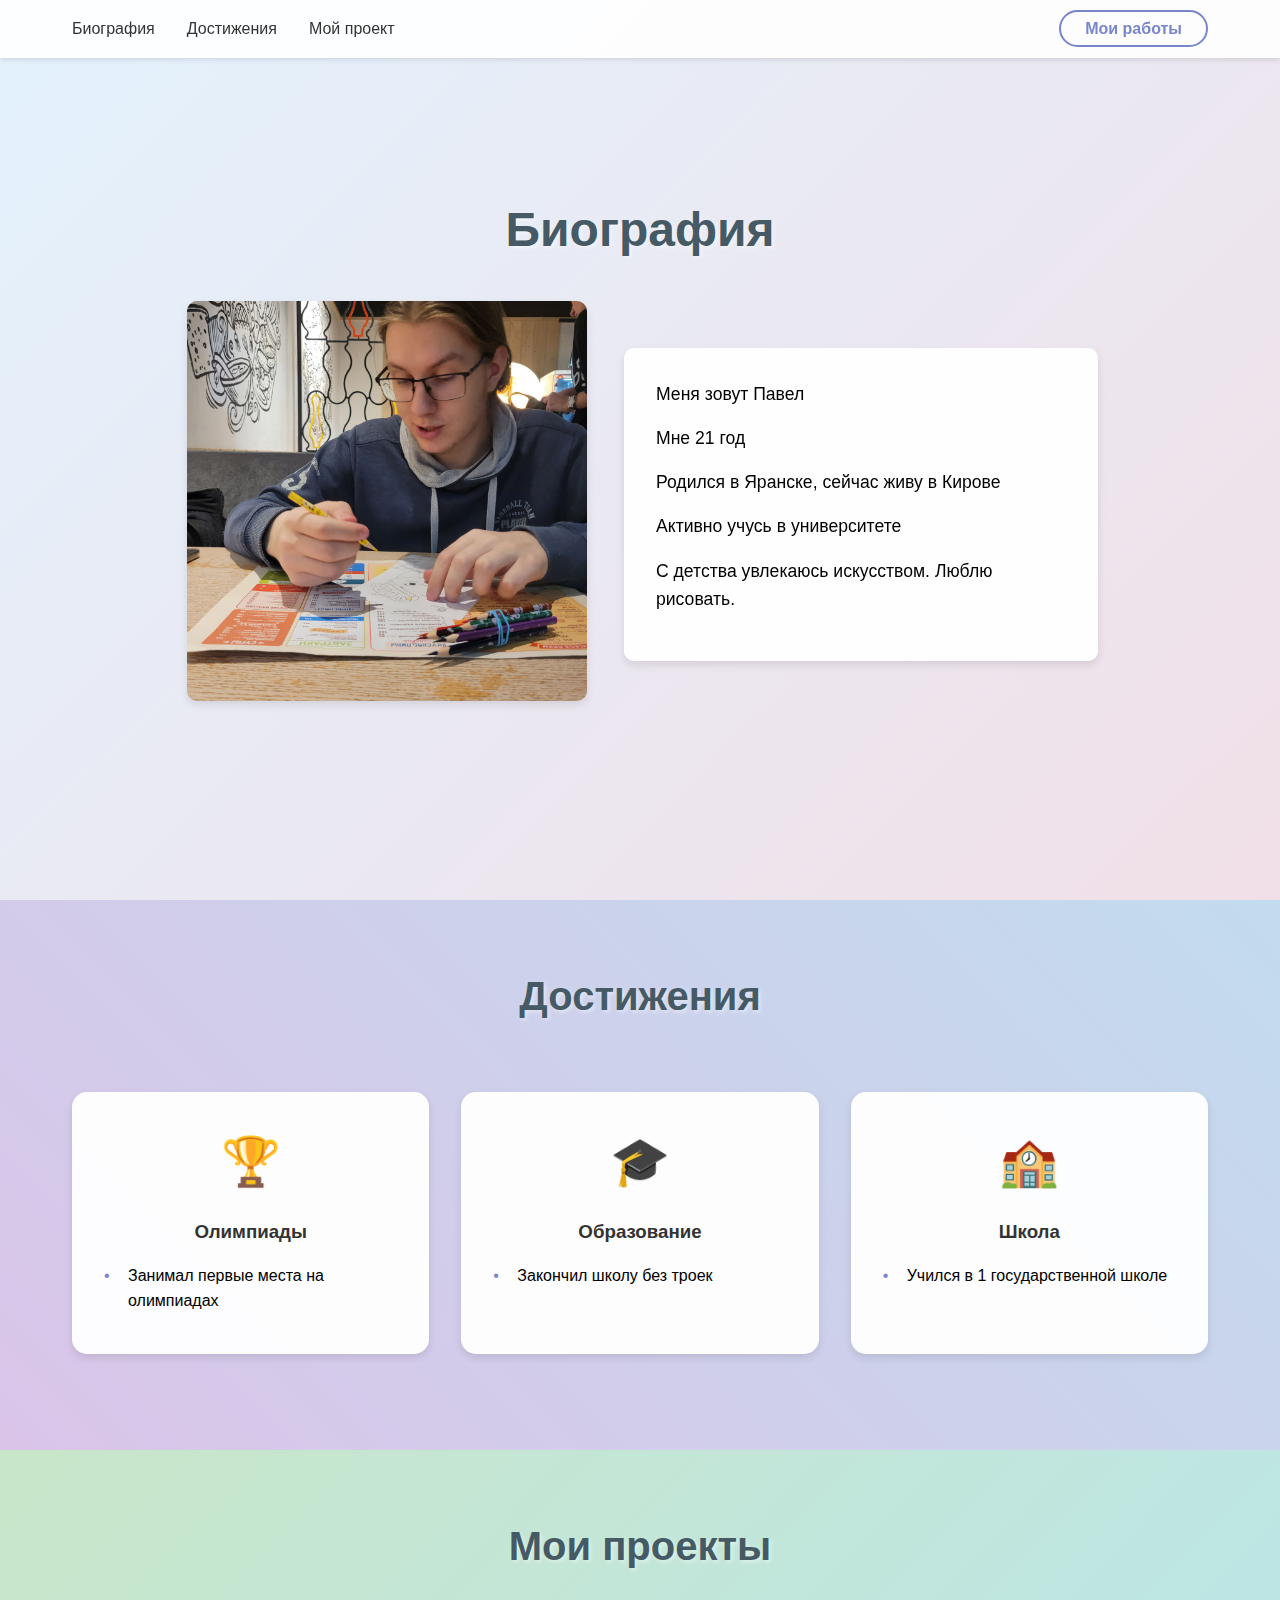
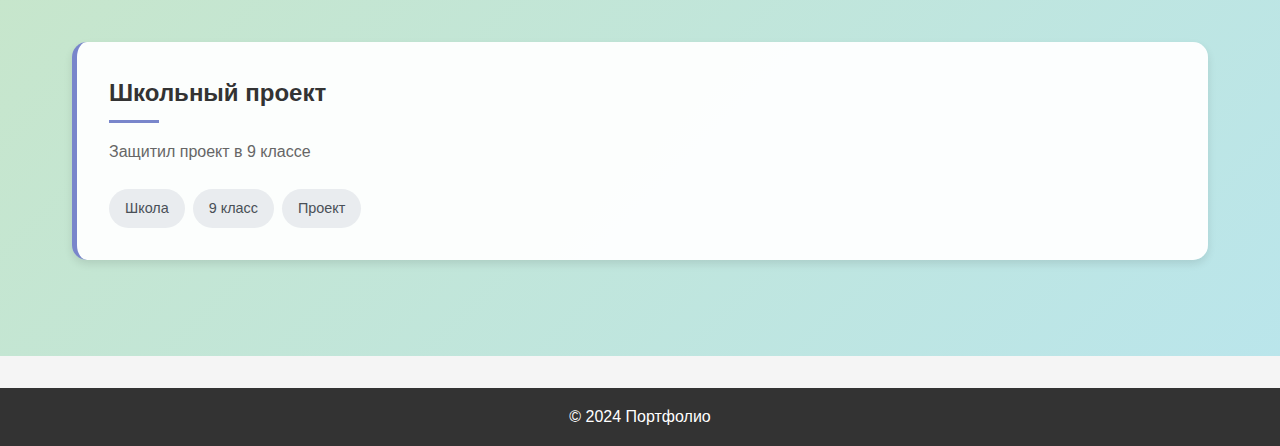
==== commit 952f54ff: "1ю0" ====
--- a/index.html
+++ b/index.html
@@ -1,144 +1,93 @@
 <!DOCTYPE html>
 <html lang="ru">
-  <head>
-    <meta charset="UTF-8" />
-    <meta name="viewport" content="width=device-width, initial-scale=1.0" />
+<head>
+    <meta charset="UTF-8">
+    <meta name="viewport" content="width=device-width, initial-scale=1.0">
     <title>Портфолио</title>
-    <link rel="stylesheet" href="styles.css" />
-  </head>
-  <body>
+    <link rel="stylesheet" href="styles.css">
+</head>
+<body>
     <header>
-      <nav>
-        <ul class="nav-left">
-          <li><a href="#biography">Биография</a></li>
-          <li><a href="#achievements">Достижения</a></li>
-          <li><a href="#project">Мой проект</a></li>
-        </ul>
-        <ul class="nav-right">
-          <li><a href="work.html" class="works-link">Мои работы</a></li>
-        </ul>
-      </nav>
+        <nav>
+            <ul class="nav-left">
+                <li><a href="#biography">Биография</a></li>
+                <li><a href="#achievements">Достижения</a></li>
+                <li><a href="#project">Мой проект</a></li>
+            </ul>
+            <ul class="nav-right">
+                <li><a href="work.html" class="works-link">Мои работы</a></li>
+            </ul>
+        </nav>
     </header>
 
     <main>
-      <section id="biography" class="hero">
-        <h1>Биография</h1>
-        <div class="bio-content">
-          <div class="bio-image">
-            <img
-              src="materials/photo_2025-02-02_17-01-01.jpg"
-              alt="Фото профиля"
-            />
-          </div>
-          <div class="bio-text">
-            <ul>
-              <li>Меня зовут Павел</li>
-              <li>Мне 21 года</li>
-              <li>Родился в Япанске, сейчас живу в Кирове</li>
-              <li>Работаю графическим дизайнером в креативном агентстве</li>
-              <li>С детства увлекаюсь искусством. Люблю рисовать.</li>
-              <li>
-                За последние 5 лет провёл три персональные выставки и участвовал
-                в нескольких международных арт-проектах. Особенно люблю
-                экспериментировать с цифровым искусством и смешанными техниками.
-              </li>
-            </ul>
-          </div>
-        </div>
-      </section>
+        <section id="biography" class="hero">
+            <h1>Биография</h1>
+            <div class="bio-content">
+                <div class="bio-image">
+                    <img src="materials/photo_2025-02-02_17-01-01.jpg" alt="Фото профиля">
+                </div>
+                <div class="bio-text">
+                    <ul>
+                        <li>Меня зовут Павел</li>
+                        <li>Мне 21 год</li>
+                        <li>Родился в Яранске, сейчас живу в Кирове</li>
+                        <li>Активно учусь в университете</li>
+                        <li>С детства увлекаюсь искусством. Люблю рисовать.</li>
+                    </ul>
+                </div>
+            </div>
+        </section>
 
-      <section id="achievements" class="achievements-section">
-        <h2>Достижения</h2>
-        <div class="achievements-container">
-          <div class="achievement-card">
-            <div class="achievement-icon">🎨</div>
-            <h3>Выставки и Проекты</h3>
-            <ul>
-              <li>
-                Персональная выставка "Цифровые сны" в галерее современного
-                искусства
-              </li>
-              <li>Участие в международном биеннале цифрового искусства</li>
-              <li>Победитель конкурса "Молодые художники 2023"</li>
-            </ul>
-          </div>
+        <section id="achievements" class="achievements-section">
+            <h2>Достижения</h2>
+            <div class="achievements-container">
+                <div class="achievement-card">
+                    <div class="achievement-icon">🏆</div>
+                    <h3>Олимпиады</h3>
+                    <ul>
+                        <li>Занимал первые места на олимпиадах</li>
+                    </ul>
+                </div>
+                
+                <div class="achievement-card">
+                    <div class="achievement-icon">🎓</div>
+                    <h3>Образование</h3>
+                    <ul>
+                        <li>Закончил школу без троек</li>
+                    </ul>
+                </div>
 
-          <div class="achievement-card">
-            <div class="achievement-icon">🎓</div>
-            <h3>Образование</h3>
-            <ul>
-              <li>Магистр искусств, Школа дизайна НИУ ВШЭ</li>
-              <li>Сертификат Adobe Creative Suite Expert</li>
-              <li>Курс "Digital Art & Animation" в Parsons School of Design</li>
-            </ul>
-          </div>
+                <div class="achievement-card">
+                    <div class="achievement-icon">🏫</div>
+                    <h3>Школа</h3>
+                    <ul>
+                        <li>Учился в 1 государственной школе</li>
+                    </ul>
+                </div>
+            </div>
+        </section>
 
-          <div class="achievement-card">
-            <div class="achievement-icon">🏆</div>
-            <h3>Награды</h3>
-            <ul>
-              <li>Премия "Инновации в дизайне 2023"</li>
-              <li>Финалист Red Dot Design Award</li>
-              <li>Грант на развитие творческого проекта</li>
-            </ul>
-          </div>
-        </div>
-      </section>
-
-      <section id="project" class="project-section">
-        <h2>Мои проекты</h2>
-        <div class="projects-container">
-          <div class="project-card">
-            <div class="project-info">
-              <h3>Цифровая галерея "Метаморфозы"</h3>
-              <p>
-                Серия интерактивных цифровых работ, исследующих трансформацию
-                городского пространства. Проект был представлен в трех городах.
-              </p>
-              <div class="project-tags">
-                <span>Digital Art</span>
-                <span>Animation</span>
-                <span>Installation</span>
-              </div>
+        <section id="project" class="project-section">
+            <h2>Мои проекты</h2>
+            <div class="projects-container">
+                <div class="project-card">
+                    <div class="project-info">
+                        <h3>Школьный проект</h3>
+                        <p>Защитил проект в 9 классе</p>
+                        <div class="project-tags">
+                            <span>Школа</span>
+                            <span>9 класс</span>
+                            <span>Проект</span>
+                        </div>
+                    </div>
+                </div>
             </div>
-          </div>
-
-          <div class="project-card">
-            <div class="project-info">
-              <h3>Брендинг для стартапов</h3>
-              <p>
-                Разработка визуальной идентичности для технологических компаний.
-                Создание логотипов, брендбуков и маркетинговых материалов.
-              </p>
-              <div class="project-tags">
-                <span>Брендинг</span>
-                <span>Дизайн</span>
-                <span>Иллюстрация</span>
-              </div>
-            </div>
-          </div>
-
-          <div class="project-card">
-            <div class="project-info">
-              <h3>Арт-терапия "Цвет эмоций"</h3>
-              <p>
-                Социальный проект по проведению арт-терапевтических сессий для
-                детей. Использование цифрового искусства в терапевтических
-                целях.
-              </p>
-              <div class="project-tags">
-                <span>Арт-терапия</span>
-                <span>Социальный проект</span>
-                <span>Образование</span>
-              </div>
-            </div>
-          </div>
-        </div>
-      </section>
+        </section>
     </main>
 
     <footer>
-      <p>&copy; 2024 Портфолио</p>
+        <p>&copy; 2024 Портфолио</p>
     </footer>
-  </body>
-</html>
+</body>
+</html> --- a/styles.css
+++ b/styles.css
@@ -1,410 +1,518 @@
 * {
-  margin: 0;
-  padding: 0;
-  box-sizing: border-box;
+    margin: 0;
+    padding: 0;
+    box-sizing: border-box;
 }
 
 body {
-  font-family: "Arial", sans-serif;
-  line-height: 1.6;
-  background-color: #f5f5f5;
+    font-family: 'Arial', sans-serif;
+    line-height: 1.6;
+    background-color: #f5f5f5;
 }
 
 header {
-  background-color: rgba(255, 255, 255, 0.9);
-  padding: 1rem 0;
-  position: fixed;
-  width: 100%;
-  top: 0;
-  z-index: 1000;
-  box-shadow: 0 2px 5px rgba(0, 0, 0, 0.1);
+    background-color: rgba(255, 255, 255, 0.9);
+    padding: 1rem 0;
+    position: fixed;
+    width: 100%;
+    top: 0;
+    z-index: 1000;
+    box-shadow: 0 2px 5px rgba(0,0,0,0.1);
 }
 
 nav {
-  max-width: 1200px;
-  margin: 0 auto;
-  display: flex;
-  justify-content: space-between;
-  align-items: center;
-  padding: 0 2rem;
-}
-
-.nav-left,
-.nav-right {
-  display: flex;
-  list-style: none;
-  gap: 2rem;
-  margin: 0;
-  padding: 0;
+    max-width: 1200px;
+    margin: 0 auto;
+    display: flex;
+    justify-content: space-between;
+    align-items: center;
+    padding: 0 2rem;
+}
+
+.nav-left, .nav-right {
+    display: flex;
+    list-style: none;
+    gap: 2rem;
+    margin: 0;
+    padding: 0;
 }
 
 .works-link {
-  color: #4caf50;
-  font-weight: 600;
-  padding: 0.5rem 1.5rem;
-  border: 2px solid #4caf50;
-  border-radius: 25px;
-  transition: all 0.3s ease;
+    color: #7986CB;
+    font-weight: 600;
+    padding: 0.5rem 1.5rem;
+    border: 2px solid #7986CB;
+    border-radius: 25px;
+    transition: all 0.3s ease;
 }
 
 .works-link:hover {
-  background-color: #4caf50;
-  color: white;
+    background-color: #7986CB;
+    color: white;
 }
 
 nav a {
-  text-decoration: none;
-  color: #333;
-  font-weight: 500;
-  transition: color 0.3s;
+    text-decoration: none;
+    color: #333;
+    font-weight: 500;
+    transition: color 0.3s;
 }
 
 nav a:hover {
-  color: #4caf50;
+    color: #7986CB;
 }
 
 .hero {
-  background: linear-gradient(
-      rgba(255, 255, 255, 0.6),
-      rgba(255, 255, 255, 0.6)
-    ),
-    url("https://images.unsplash.com/photo-1507525428034-b723cf961d3e?ixlib=rb-4.0.3&ixid=M3wxMjA3fDB8MHxwaG90by1wYWdlfHx8fGVufDB8fHx8fA%3D%3D&auto=format&fit=crop&w=2073&q=80");
-  background-size: cover;
-  background-position: center;
-  background-attachment: fixed;
-  min-height: 100vh;
-  display: flex;
-  flex-direction: column;
-  justify-content: center;
-  padding: 2rem;
+    background: linear-gradient(135deg, #E3F2FD, #FFCDD2, #F8BBD0);
+    background-size: 400% 400%;
+    animation: gradient 15s ease infinite;
+    min-height: 100vh;
+    display: flex;
+    flex-direction: column;
+    justify-content: center;
+    padding: 2rem;
 }
 
 h1 {
-  text-align: center;
-  font-size: 3rem;
-  margin-bottom: 2rem;
-  color: #333;
-  text-shadow: 2px 2px 4px rgba(255, 255, 255, 0.8);
+    text-align: center;
+    font-size: 3rem;
+    margin-bottom: 2rem;
+    color: #455A64;
+    text-shadow: 2px 2px 4px rgba(255, 255, 255, 0.5);
 }
 
 .bio-content {
-  display: flex;
-  max-width: 1200px;
-  margin: 0 auto;
-  gap: 2rem;
-  align-items: center;
+    display: flex;
+    max-width: 1200px;
+    margin: 0 auto;
+    gap: 2rem;
+    align-items: center;
 }
 
 .bio-image {
-  flex: 1;
-  text-align: center;
+    flex: 1;
+    text-align: center;
 }
 
 .bio-image img {
-  max-width: 400px;
-  border-radius: 10px;
-  box-shadow: 0 4px 8px rgba(0, 0, 0, 0.1);
+    max-width: 400px;
+    border-radius: 10px;
+    box-shadow: 0 4px 8px rgba(0,0,0,0.1);
 }
 
 .bio-text {
-  flex: 1;
-  background: rgba(255, 255, 255, 0.85);
-  padding: 2rem;
-  border-radius: 10px;
-  box-shadow: 0 4px 8px rgba(0, 0, 0, 0.1);
-  backdrop-filter: blur(5px);
+    flex: 1;
+    background: rgba(255, 255, 255, 0.95);
+    padding: 2rem;
+    border-radius: 10px;
+    box-shadow: 0 4px 8px rgba(0,0,0,0.1);
+    backdrop-filter: blur(5px);
 }
 
 .bio-text ul {
-  list-style: none;
+    list-style: none;
 }
 
 .bio-text li {
-  margin-bottom: 1rem;
-  font-size: 1.1rem;
+    margin-bottom: 1rem;
+    font-size: 1.1rem;
 }
 
 section {
-  padding: 4rem 2rem;
+    padding: 4rem 2rem;
 }
 
 h2 {
-  text-align: center;
-  font-size: 2.5rem;
-  margin-bottom: 2rem;
-  color: #333;
-  text-shadow: 2px 2px 4px rgba(255, 255, 255, 0.8);
+    text-align: center;
+    font-size: 2.5rem;
+    margin-bottom: 2rem;
+    color: #455A64;
+    text-shadow: 2px 2px 4px rgba(255, 255, 255, 0.5);
 }
 
 /* Стили для раздела достижений */
 .achievements-section {
-  background: linear-gradient(
-      rgba(255, 255, 255, 0.7),
-      rgba(255, 255, 255, 0.7)
-    ),
-    url("https://images.unsplash.com/photo-1505118380757-91f5f5632de0?ixlib=rb-4.0.3&ixid=M3wxMjA3fDB8MHxwaG90by1wYWdlfHx8fGVufDB8fHx8fA%3D%3D&auto=format&fit=crop&w=2076&q=80");
-  background-size: cover;
-  background-position: center;
-  background-attachment: fixed;
+    background: linear-gradient(45deg, #E1BEE7, #B2EBF2);
+    background-size: 200% 200%;
+    animation: gradient 10s ease infinite;
 }
 
 .achievements-container {
-  display: grid;
-  grid-template-columns: repeat(auto-fit, minmax(300px, 1fr));
-  gap: 2rem;
-  max-width: 1200px;
-  margin: 0 auto;
-  padding: 2rem;
+    display: grid;
+    grid-template-columns: repeat(auto-fit, minmax(300px, 1fr));
+    gap: 2rem;
+    max-width: 1200px;
+    margin: 0 auto;
+    padding: 2rem;
 }
 
 .achievement-card {
-  backdrop-filter: blur(10px);
-  background: rgba(255, 255, 255, 0.75);
-  padding: 2rem;
-  border-radius: 15px;
-  box-shadow: 0 4px 8px rgba(0, 0, 0, 0.1);
-  transition: transform 0.3s;
+    background: rgba(255, 255, 255, 0.95);
+    padding: 2rem;
+    border-radius: 15px;
+    box-shadow: 0 4px 8px rgba(0,0,0,0.1);
+    transition: transform 0.3s;
 }
 
 .achievement-card:hover {
-  transform: translateY(-5px);
-  background: rgba(255, 255, 255, 0.85);
+    transform: translateY(-5px);
+    background: rgba(255, 255, 255, 0.85);
 }
 
 .achievement-icon {
-  font-size: 3rem;
-  text-align: center;
-  margin-bottom: 1rem;
+    font-size: 3rem;
+    text-align: center;
+    margin-bottom: 1rem;
 }
 
 .achievement-card h3 {
-  text-align: center;
-  color: #333;
-  margin-bottom: 1rem;
+    text-align: center;
+    color: #333;
+    margin-bottom: 1rem;
 }
 
 .achievement-card ul {
-  list-style: none;
+    list-style: none;
 }
 
 .achievement-card li {
-  margin-bottom: 0.5rem;
-  padding-left: 1.5rem;
-  position: relative;
+    margin-bottom: 0.5rem;
+    padding-left: 1.5rem;
+    position: relative;
 }
 
 .achievement-card li:before {
-  content: "•";
-  color: #4caf50;
-  position: absolute;
-  left: 0;
+    content: "•";
+    color: #7986CB;
+    position: absolute;
+    left: 0;
 }
 
 /* Обновленные стили для раздела проектов */
 .project-section {
-  background: linear-gradient(
-      rgba(255, 255, 255, 0.7),
-      rgba(255, 255, 255, 0.7)
-    ),
-    url("https://images.unsplash.com/photo-1566024287286-457247b70310?ixlib=rb-4.0.3&ixid=M3wxMjA3fDB8MHxwaG90by1wYWdlfHx8fGVufDB8fHx8fA%3D%3D&auto=format&fit=crop&w=2072&q=80");
-  background-size: cover;
-  background-position: center;
-  background-attachment: fixed;
+    background: linear-gradient(135deg, #C8E6C9, #B3E5FC, #DCEDC8);
+    background-size: 300% 300%;
+    animation: gradient 12s ease infinite;
 }
 
 .projects-container {
-  display: grid;
-  grid-template-columns: repeat(auto-fit, minmax(300px, 1fr));
-  gap: 2rem;
-  max-width: 1200px;
-  margin: 0 auto;
-  padding: 2rem;
+    display: grid;
+    grid-template-columns: repeat(auto-fit, minmax(300px, 1fr));
+    gap: 2rem;
+    max-width: 1200px;
+    margin: 0 auto;
+    padding: 2rem;
 }
 
 .project-card {
-  backdrop-filter: blur(10px);
-  background: rgba(255, 255, 255, 0.75);
-  border-radius: 15px;
-  box-shadow: 0 4px 8px rgba(0, 0, 0, 0.1);
-  transition: all 0.3s ease;
-  border-left: 5px solid #4caf50;
-  overflow: hidden;
+    background: rgba(255, 255, 255, 0.95);
+    border-radius: 15px;
+    box-shadow: 0 4px 8px rgba(0,0,0,0.1);
+    transition: all 0.3s ease;
+    border-left: 5px solid #7986CB;
+    overflow: hidden;
 }
 
 .project-card:hover {
-  transform: translateY(-5px);
-  background: rgba(255, 255, 255, 0.85);
-  box-shadow: 0 8px 16px rgba(0, 0, 0, 0.15);
+    transform: translateY(-5px);
+    background: rgba(255, 255, 255, 0.85);
+    box-shadow: 0 8px 16px rgba(0,0,0,0.15);
 }
 
 .project-info {
-  padding: 2rem;
+    padding: 2rem;
 }
 
 .project-info h3 {
-  color: #333;
-  margin-bottom: 1rem;
-  font-size: 1.5rem;
-  position: relative;
+    color: #333;
+    margin-bottom: 1rem;
+    font-size: 1.5rem;
+    position: relative;
 }
 
 .project-info h3::after {
-  content: "";
-  display: block;
-  width: 50px;
-  height: 3px;
-  background: #4caf50;
-  margin-top: 0.5rem;
+    content: '';
+    display: block;
+    width: 50px;
+    height: 3px;
+    background: #7986CB;
+    margin-top: 0.5rem;
 }
 
 .project-info p {
-  color: #666;
-  margin-bottom: 1.5rem;
-  line-height: 1.6;
+    color: #666;
+    margin-bottom: 1.5rem;
+    line-height: 1.6;
 }
 
 .project-tags {
-  display: flex;
-  flex-wrap: wrap;
-  gap: 0.5rem;
+    display: flex;
+    flex-wrap: wrap;
+    gap: 0.5rem;
 }
 
 .project-tags span {
-  background: #e9ecef;
-  padding: 0.5rem 1rem;
-  border-radius: 20px;
-  font-size: 0.9rem;
-  color: #495057;
-  transition: all 0.3s ease;
+    background: #e9ecef;
+    padding: 0.5rem 1rem;
+    border-radius: 20px;
+    font-size: 0.9rem;
+    color: #495057;
+    transition: all 0.3s ease;
 }
 
 .project-tags span:hover {
-  background: #4caf50;
-  color: white;
+    background: #7986CB;
+    color: white;
 }
 
 footer {
-  background-color: #333;
-  color: white;
-  text-align: center;
-  padding: 1rem;
-  margin-top: 2rem;
+    background-color: #333;
+    color: white;
+    text-align: center;
+    padding: 1rem;
+    margin-top: 2rem;
 }
 
 @media (max-width: 768px) {
-  .bio-content {
-    flex-direction: column;
-  }
-
-  .bio-image img {
-    max-width: 100%;
-  }
-
-  nav {
-    flex-direction: column;
+    .bio-content {
+        flex-direction: column;
+    }
+
+    .bio-image img {
+        max-width: 100%;
+    }
+
+    nav {
+        flex-direction: column;
+        padding: 1rem;
+    }
+
+    .nav-left, .nav-right {
+        flex-direction: column;
+        align-items: center;
+        width: 100%;
+        gap: 1rem;
+    }
+
+    .nav-right {
+        margin-top: 1rem;
+    }
+
+    .works-link {
+        width: 100%;
+        text-align: center;
+    }
+
+    .achievements-container,
+    .projects-container {
+        grid-template-columns: 1fr;
+        padding: 1rem;
+    }
+}
+
+/* Добавляем новые стили в конец файла */
+
+.works-section {
+    padding-top: 100px;
+    background: linear-gradient(45deg, #E0F7FA, #F3E5F5, #FFF3E0);
+    background-size: 200% 200%;
+    animation: gradient 8s ease infinite;
+    min-height: 100vh;
+}
+
+.works-grid {
+    display: grid;
+    grid-template-columns: repeat(auto-fill, minmax(250px, 1fr));
+    gap: 2rem;
+    max-width: 1200px;
+    margin: 2rem auto;
+    padding: 2rem;
+}
+
+.work-item {
+    position: relative;
+    border-radius: 15px;
+    overflow: hidden;
+    aspect-ratio: 1;
+    box-shadow: 0 4px 8px rgba(0,0,0,0.1);
+    transition: transform 0.3s;
+}
+
+.work-item:hover {
+    transform: translateY(-5px);
+}
+
+.work-item img {
+    width: 100%;
+    height: 100%;
+    object-fit: cover;
+    transition: transform 0.3s;
+}
+
+.work-item:hover img {
+    transform: scale(1.05);
+}
+
+.work-overlay {
+    position: absolute;
+    bottom: 0;
+    left: 0;
+    right: 0;
+    background: rgba(255, 255, 255, 0.95);
+    padding: 1.5rem;
+    transform: translateY(100%);
+    transition: transform 0.3s;
+}
+
+.work-item:hover .work-overlay {
+    transform: translateY(0);
+}
+
+.work-overlay h3 {
+    color: #333;
+    margin-bottom: 0.5rem;
+}
+
+.work-overlay p {
+    color: #666;
+    font-size: 0.9rem;
+}
+
+@media (max-width: 768px) {
+    .works-grid {
+        grid-template-columns: 1fr;
+        padding: 1rem;
+    }
+}
+
+@keyframes gradient {
+    0% {
+        background-position: 0% 50%;
+    }
+    50% {
+        background-position: 100% 50%;
+    }
+    100% {
+        background-position: 0% 50%;
+    }
+}
+
+/* Добавляем стили для загрузки файлов */
+.upload-section {
+    max-width: 1200px;
+    margin: 2rem auto;
+    padding: 2rem;
+    background: rgba(255, 255, 255, 0.95);
+    border-radius: 15px;
+    box-shadow: 0 4px 8px rgba(0,0,0,0.1);
+}
+
+.upload-form {
+    display: flex;
+    gap: 1rem;
+    align-items: center;
+    justify-content: center;
+}
+
+.file-input-container {
+    position: relative;
+    flex: 1;
+    max-width: 400px;
+}
+
+.file-input {
+    position: absolute;
+    width: 100%;
+    height: 100%;
+    opacity: 0;
+    cursor: pointer;
+}
+
+.file-label {
+    display: block;
+    padding: 1rem 2rem;
+    background: #7986CB;
+    color: white;
+    text-align: center;
+    border-radius: 25px;
+    cursor: pointer;
+    transition: all 0.3s ease;
+}
+
+.file-label:hover {
+    background: #5C6BC0;
+}
+
+.upload-button {
+    padding: 1rem 2rem;
+    background: #7986CB;
+    color: white;
+    border: none;
+    border-radius: 25px;
+    cursor: pointer;
+    transition: all 0.3s ease;
+}
+
+.upload-button:hover {
+    background: #5C6BC0;
+}
+
+/* Обновляем стили для карточек файлов */
+.work-item.file-card {
+    background: rgba(255, 255, 255, 0.95);
+    display: flex;
+    align-items: center;
+    justify-content: center;
+    position: relative;
+    min-height: 200px;
+}
+
+.work-item.image-card {
+    background-size: cover;
+    background-position: center;
+    background-repeat: no-repeat;
+}
+
+.file-icon {
+    font-size: 4rem;
+    color: #7986CB;
+}
+
+/* Стили для разных типов файлов */
+.fa-file-pdf { color: #FF5722; }
+.fa-file-word { color: #2196F3; }
+.fa-file-excel { color: #4CAF50; }
+.fa-file-powerpoint { color: #FF5722; }
+.fa-file-zipper { color: #795548; }
+.fa-file-code { color: #607D8B; }
+.fa-file-video { color: #E91E63; }
+.fa-file-audio { color: #9C27B0; }
+.fa-image { color: #009688; }
+
+.work-overlay {
+    background: rgba(255, 255, 255, 0.95);
     padding: 1rem;
-  }
-
-  .nav-left,
-  .nav-right {
-    flex-direction: column;
-    align-items: center;
-    width: 100%;
-    gap: 1rem;
-  }
-
-  .nav-right {
-    margin-top: 1rem;
-  }
-
-  .works-link {
-    width: 100%;
-    text-align: center;
-  }
-
-  .achievements-container,
-  .projects-container {
-    grid-template-columns: 1fr;
-    padding: 1rem;
-  }
-}
-
-/* Добавляем новые стили в конец файла */
-
-.works-section {
-  padding-top: 100px;
-  background: linear-gradient(
-      rgba(255, 255, 255, 0.7),
-      rgba(255, 255, 255, 0.7)
-    ),
-    url("https://images.unsplash.com/photo-1513542789411-b6a5d4f31634?ixlib=rb-4.0.3&ixid=M3wxMjA3fDB8MHxwaG90by1wYWdlfHx8fGVufDB8fHx8fA%3D%3D&auto=format&fit=crop&w=2074&q=80");
-  background-size: cover;
-  background-position: center;
-  background-attachment: fixed;
-  min-height: 100vh;
-}
-
-.works-grid {
-  display: grid;
-  grid-template-columns: repeat(auto-fit, minmax(300px, 1fr));
-  gap: 2rem;
-  max-width: 1200px;
-  margin: 2rem auto;
-  padding: 2rem;
-}
-
-.work-item {
-  position: relative;
-  border-radius: 15px;
-  overflow: hidden;
-  aspect-ratio: 1;
-  box-shadow: 0 4px 8px rgba(0, 0, 0, 0.1);
-  transition: transform 0.3s;
-}
-
-.work-item:hover {
-  transform: translateY(-5px);
-}
-
-.work-item img {
-  width: 100%;
-  height: 100%;
-  object-fit: cover;
-  transition: transform 0.3s;
-}
-
-.work-item:hover img {
-  transform: scale(1.05);
-}
-
-.work-overlay {
-  position: absolute;
-  bottom: 0;
-  left: 0;
-  right: 0;
-  background: rgba(255, 255, 255, 0.9);
-  padding: 1.5rem;
-  transform: translateY(100%);
-  transition: transform 0.3s;
+    position: absolute;
+    bottom: 0;
+    left: 0;
+    right: 0;
+    transform: translateY(100%);
+    transition: transform 0.3s ease;
 }
 
 .work-item:hover .work-overlay {
-  transform: translateY(0);
+    transform: translateY(0);
 }
 
 .work-overlay h3 {
-  color: #333;
-  margin-bottom: 0.5rem;
+    font-size: 1rem;
+    margin-bottom: 0.5rem;
+    color: #333;
+    word-break: break-all;
 }
 
 .work-overlay p {
-  color: #666;
-  font-size: 0.9rem;
-}
-
-@media (max-width: 768px) {
-  .works-grid {
-    grid-template-columns: 1fr;
-    padding: 1rem;
-  }
-}
+    font-size: 0.9rem;
+    color: #666;
+    margin: 0;
+} 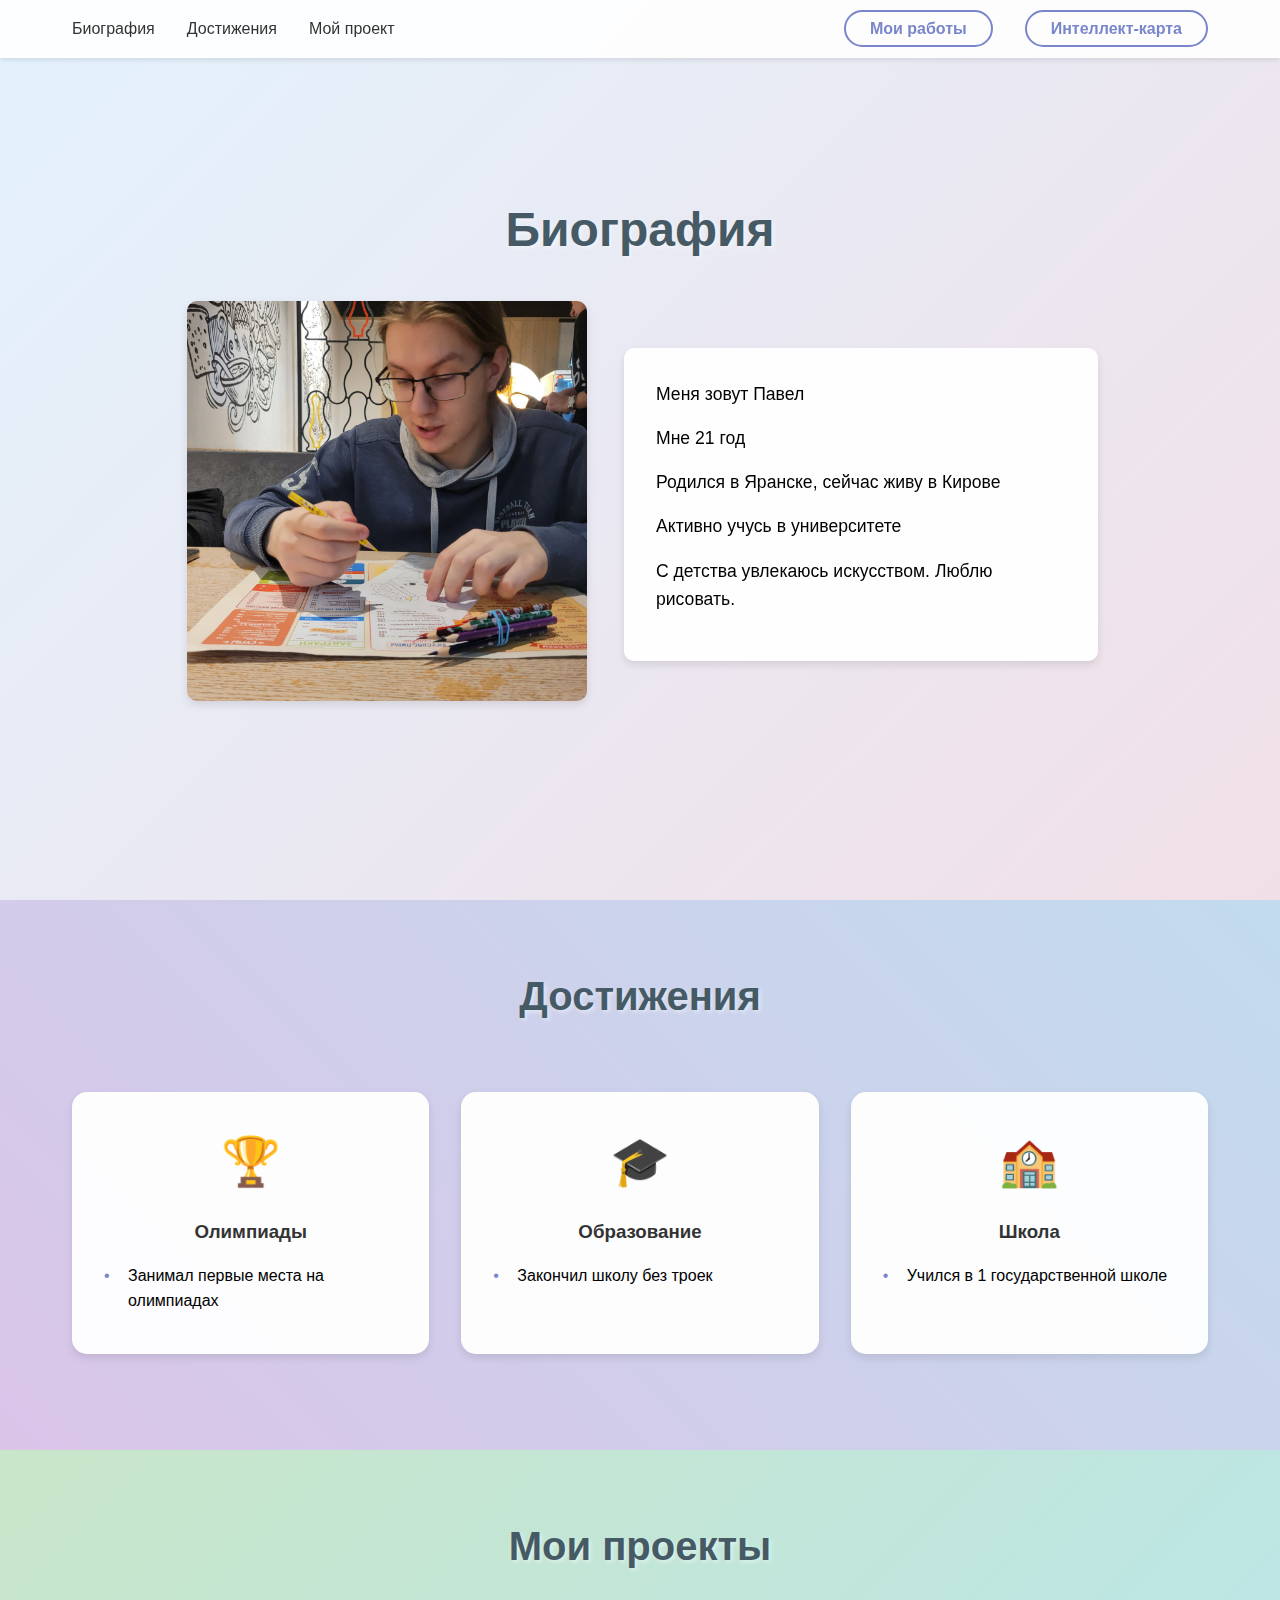
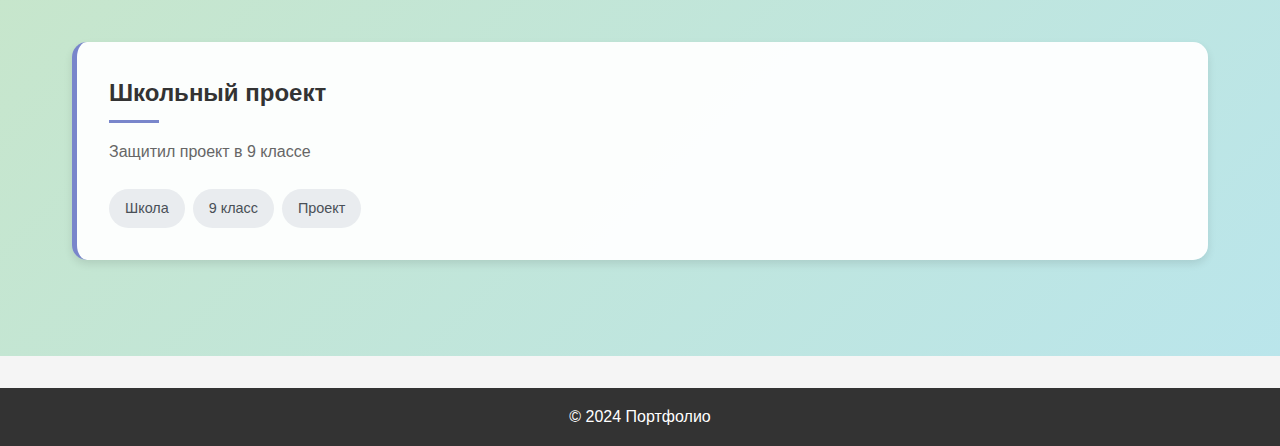
==== commit 3e640ffa: "карта" ====
--- a/index.html
+++ b/index.html
@@ -16,6 +16,7 @@
             </ul>
             <ul class="nav-right">
                 <li><a href="work.html" class="works-link">Мои работы</a></li>
+                <li><a href="mindmap.html" class="works-link">Интеллект-карта</a></li>
             </ul>
         </nav>
     </header>
--- a/styles.css
+++ b/styles.css
@@ -395,124 +395,4 @@
     100% {
         background-position: 0% 50%;
     }
-}
-
-/* Добавляем стили для загрузки файлов */
-.upload-section {
-    max-width: 1200px;
-    margin: 2rem auto;
-    padding: 2rem;
-    background: rgba(255, 255, 255, 0.95);
-    border-radius: 15px;
-    box-shadow: 0 4px 8px rgba(0,0,0,0.1);
-}
-
-.upload-form {
-    display: flex;
-    gap: 1rem;
-    align-items: center;
-    justify-content: center;
-}
-
-.file-input-container {
-    position: relative;
-    flex: 1;
-    max-width: 400px;
-}
-
-.file-input {
-    position: absolute;
-    width: 100%;
-    height: 100%;
-    opacity: 0;
-    cursor: pointer;
-}
-
-.file-label {
-    display: block;
-    padding: 1rem 2rem;
-    background: #7986CB;
-    color: white;
-    text-align: center;
-    border-radius: 25px;
-    cursor: pointer;
-    transition: all 0.3s ease;
-}
-
-.file-label:hover {
-    background: #5C6BC0;
-}
-
-.upload-button {
-    padding: 1rem 2rem;
-    background: #7986CB;
-    color: white;
-    border: none;
-    border-radius: 25px;
-    cursor: pointer;
-    transition: all 0.3s ease;
-}
-
-.upload-button:hover {
-    background: #5C6BC0;
-}
-
-/* Обновляем стили для карточек файлов */
-.work-item.file-card {
-    background: rgba(255, 255, 255, 0.95);
-    display: flex;
-    align-items: center;
-    justify-content: center;
-    position: relative;
-    min-height: 200px;
-}
-
-.work-item.image-card {
-    background-size: cover;
-    background-position: center;
-    background-repeat: no-repeat;
-}
-
-.file-icon {
-    font-size: 4rem;
-    color: #7986CB;
-}
-
-/* Стили для разных типов файлов */
-.fa-file-pdf { color: #FF5722; }
-.fa-file-word { color: #2196F3; }
-.fa-file-excel { color: #4CAF50; }
-.fa-file-powerpoint { color: #FF5722; }
-.fa-file-zipper { color: #795548; }
-.fa-file-code { color: #607D8B; }
-.fa-file-video { color: #E91E63; }
-.fa-file-audio { color: #9C27B0; }
-.fa-image { color: #009688; }
-
-.work-overlay {
-    background: rgba(255, 255, 255, 0.95);
-    padding: 1rem;
-    position: absolute;
-    bottom: 0;
-    left: 0;
-    right: 0;
-    transform: translateY(100%);
-    transition: transform 0.3s ease;
-}
-
-.work-item:hover .work-overlay {
-    transform: translateY(0);
-}
-
-.work-overlay h3 {
-    font-size: 1rem;
-    margin-bottom: 0.5rem;
-    color: #333;
-    word-break: break-all;
-}
-
-.work-overlay p {
-    font-size: 0.9rem;
-    color: #666;
-    margin: 0;
-} +}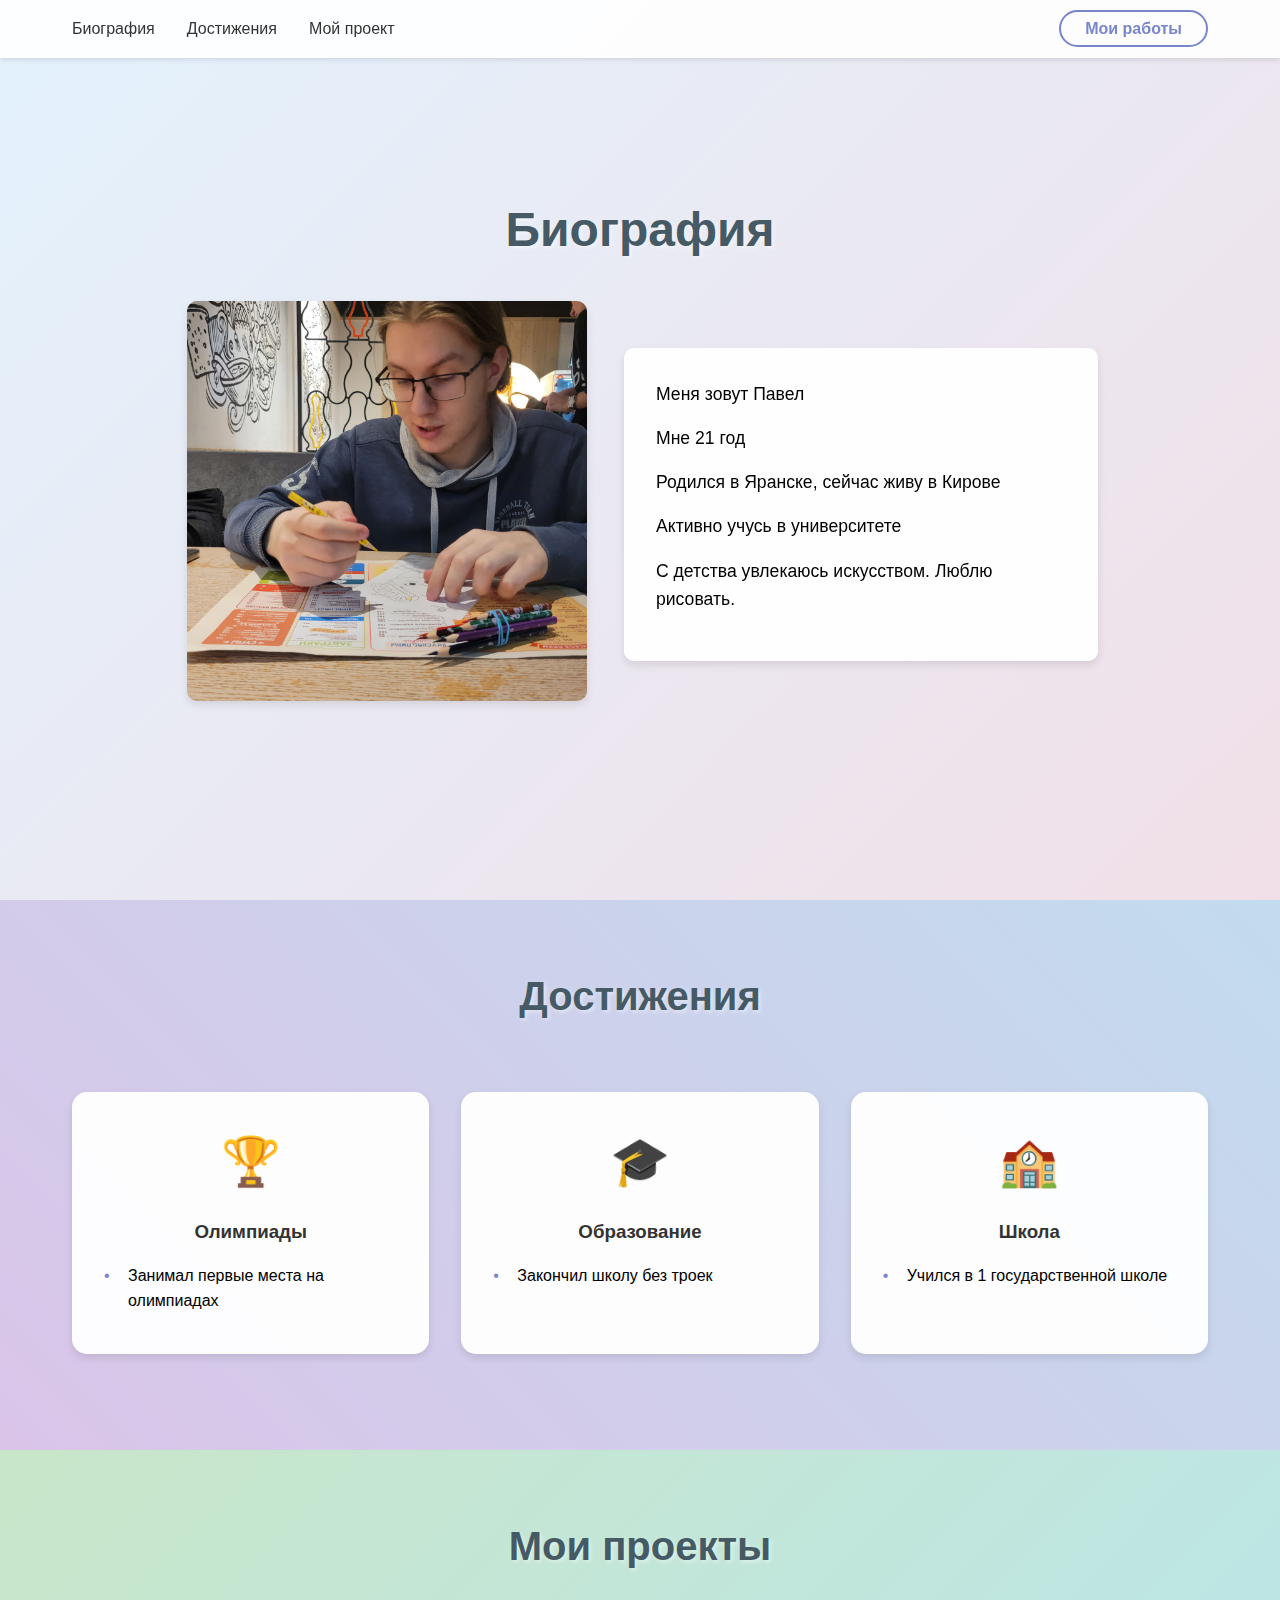
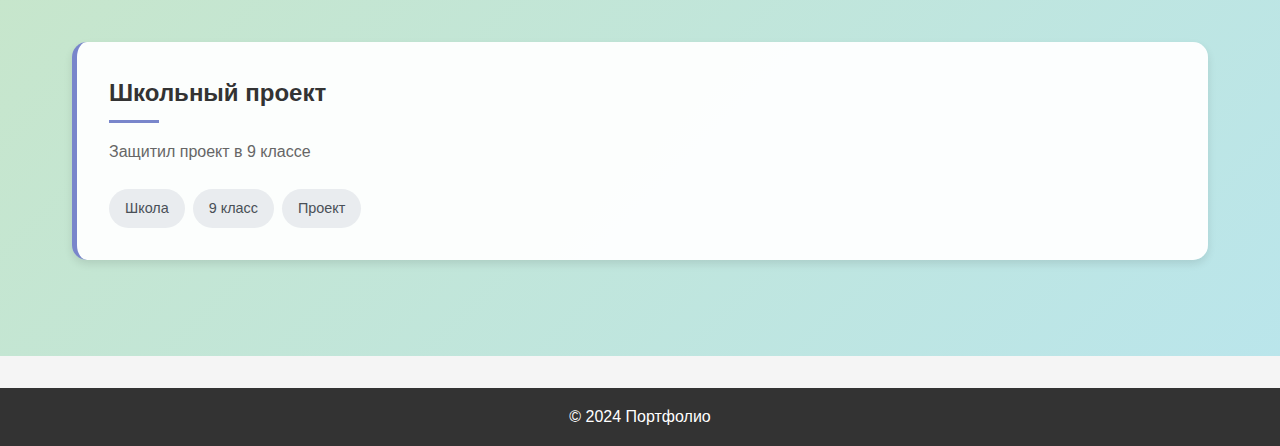
==== commit 801b68a2: "- карта" ====
--- a/index.html
+++ b/index.html
@@ -16,7 +16,6 @@
             </ul>
             <ul class="nav-right">
                 <li><a href="work.html" class="works-link">Мои работы</a></li>
-                <li><a href="mindmap.html" class="works-link">Интеллект-карта</a></li>
             </ul>
         </nav>
     </header>
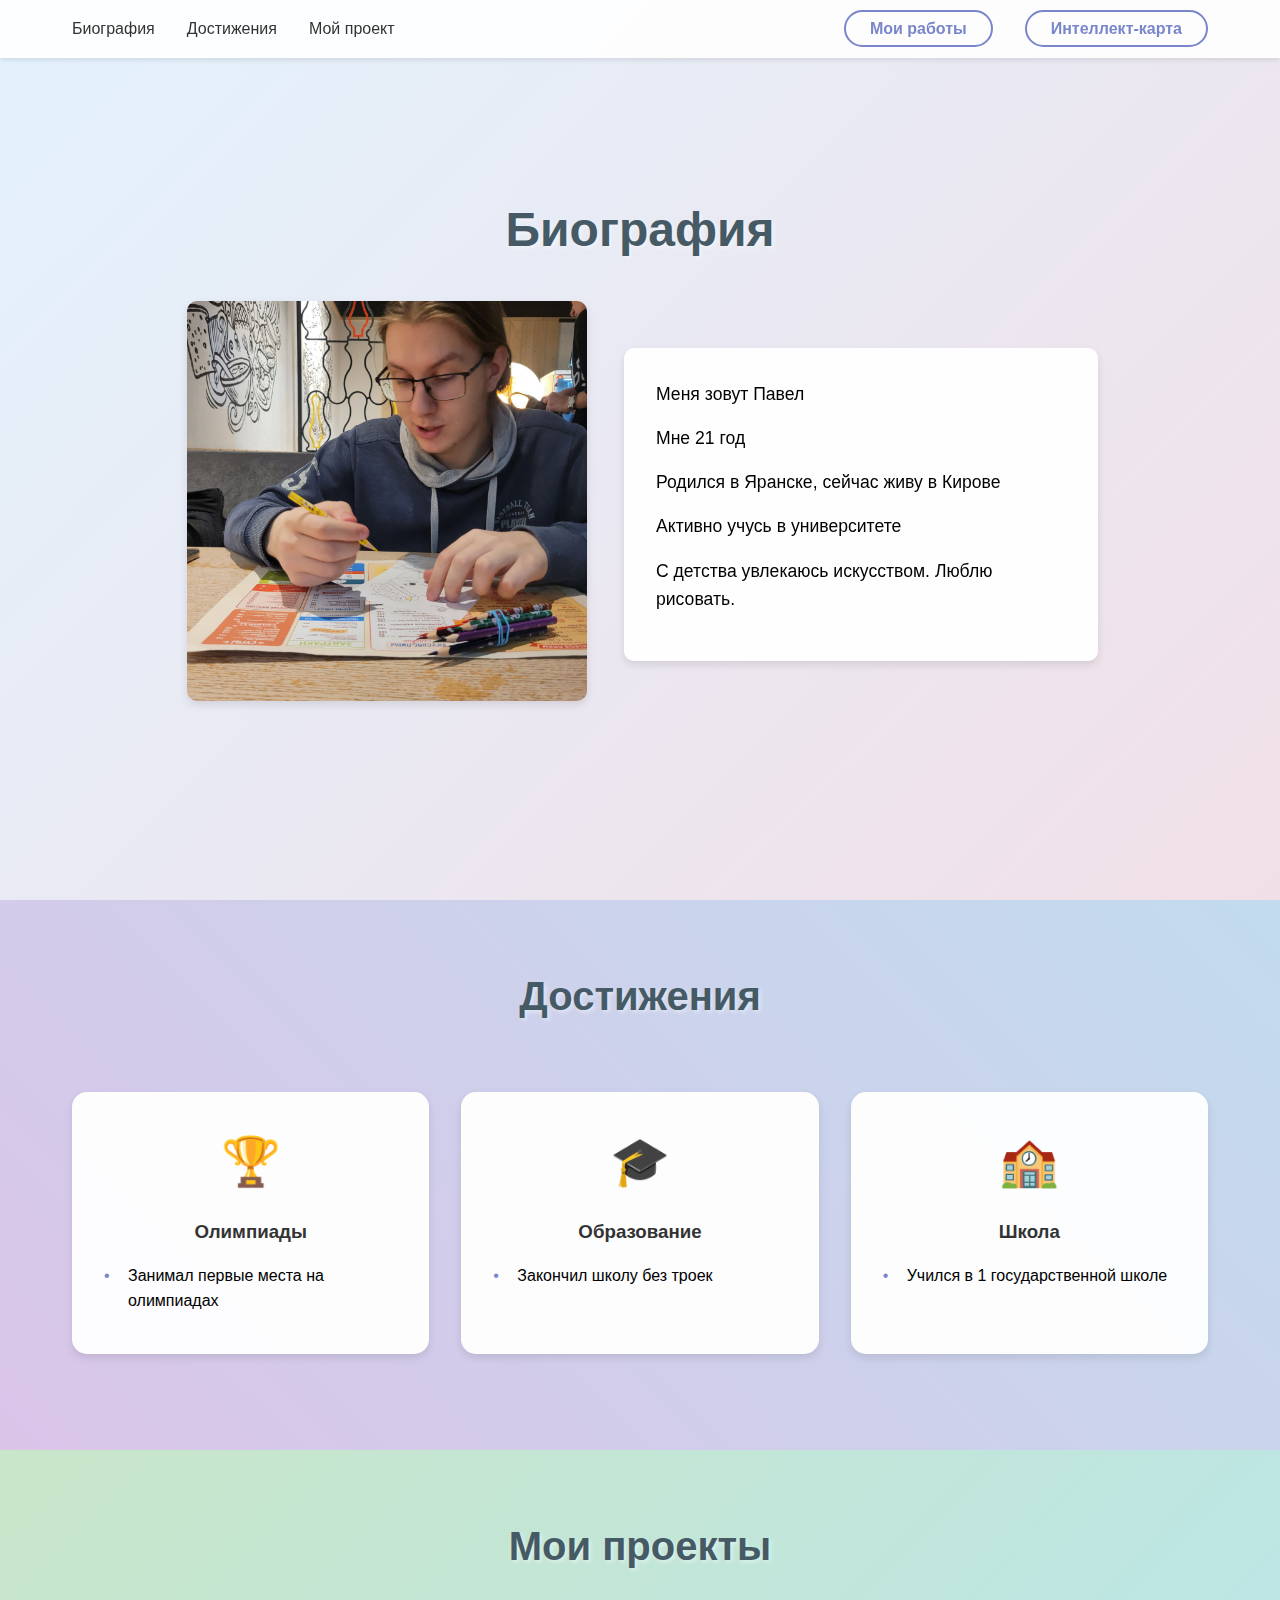
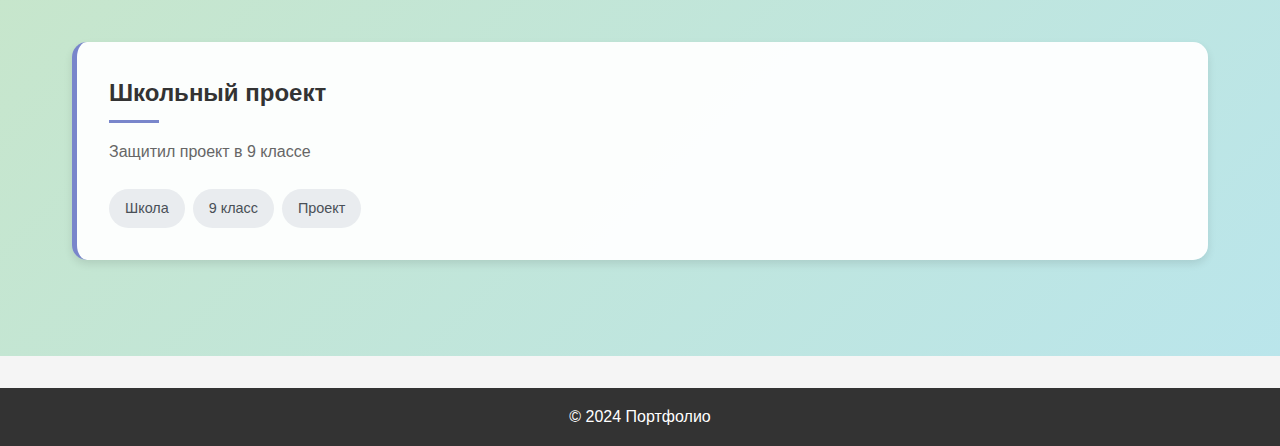
==== commit 13f3642c: "+ карта" ====
--- a/index.html
+++ b/index.html
@@ -16,6 +16,7 @@
             </ul>
             <ul class="nav-right">
                 <li><a href="work.html" class="works-link">Мои работы</a></li>
+                <li><a href="https://web.mindonmap.com/view/d01572c4b408287c" class="works-link" target="_blank">Интеллект-карта</a></li>
             </ul>
         </nav>
     </header>
